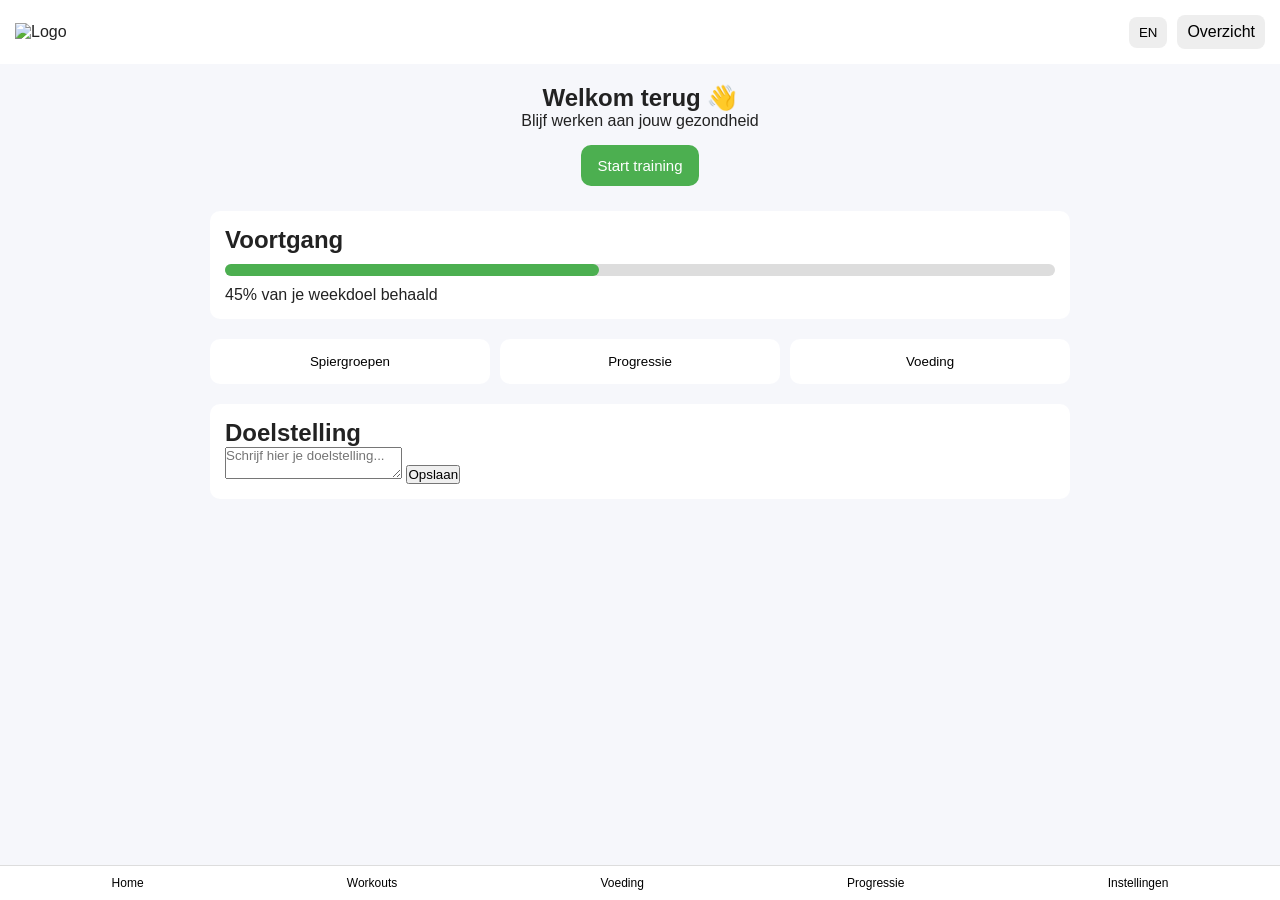
==== index.html @ 742f005d "Eerste commit" ====
<!DOCTYPE html>
<html lang="nl">
<head>
  <meta charset="UTF-8" />
  <meta name="viewport" content="width=device-width, initial-scale=1.0"/>
  <title>Mijn Gezondheid</title>

  <link rel="stylesheet" href="style.css"/>
</head>

<body>
  <!-- HEADER -->
  <header class="header">
    <div class="logo">
      <!-- placeholder logo -->
      <img src="logo.png" alt="Logo" />
    </div>

    <nav class="top-nav">
      <button id="langBtn">EN</button>
      <a href="#overzicht" id="overviewLink">Overzicht</a>
    </nav>
  </header>

  <!-- MAIN -->
  <main>

    <!-- WELCOME -->
    <section class="welcome">
      <h1 id="welcomeText">Welkom terug 👋</h1>
      <p id="subtitle">Blijf werken aan jouw gezondheid</p>

      <button class="primary-btn" id="startBtn">Start training</button>
    </section>

    <!-- PROGRESS -->
    <section class="progress">
      <h2 id="progressTitle">Voortgang</h2>
      <div class="progress-bar">
        <div class="progress-fill" style="width: 45%"></div>
      </div>
      <p>45% van je weekdoel behaald</p>
    </section>

    <!-- QUICK ACTIONS -->
    <section class="actions">
      <button> Spiergroepen</button>
      <button> Progressie</button>
      <button> Voeding</button>
    </section>

    <!-- DOELSTELLING -->
    <section class="goal">
      <h2 id="goalTitle">Doelstelling</h2>
      <textarea id="goalText" placeholder="Schrijf hier je doelstelling..."></textarea>
        <button id="saveGoalBtn">Opslaan</button>
    </section>

  </main>

  <!-- FOOTER NAV -->
  <footer class="footer">
    <a href="#">Home</a>
    <a href="workout.html">Workouts</a>
    <a href="#">Voeding</a>
    <a href="#">Progressie</a>
    <a href="#">Instellingen</a>
  </footer>

  <script src="app.js"></script>
</body>
</html>
---- style.css ----
* {
  margin: 0;
  padding: 0;
  box-sizing: border-box;
  font-family: Arial, sans-serif;
}

body {
  background: #f6f7fb;
  color: #222;
}

/* HEADER */
.header {
  display: flex;
  justify-content: space-between;
  align-items: center;
  padding: 15px;
  background: white;
  position: sticky;
  top: 0;
}

.logo img {
  height: 40px;
}

.top-nav {
  display: flex;
  gap: 10px;
  align-items: center;
}

.top-nav button,
.top-nav a {
  padding: 8px 10px;
  border: none;
  background: #eee;
  border-radius: 8px;
  text-decoration: none;
  color: black;
}

/* MAIN */
main {
  padding: 20px;
}

.welcome {
  text-align: center;
  margin-bottom: 25px;
}

.primary-btn {
  margin-top: 15px;
  padding: 12px 20px;
  background: #4caf50;
  color: white;
  border: none;
  border-radius: 10px;
}

/* PROGRESS */
.progress {
  background: white;
  padding: 15px;
  border-radius: 10px;
  margin-bottom: 20px;
}

.progress-bar {
  width: 100%;
  height: 12px;
  background: #ddd;
  border-radius: 10px;
  margin: 10px 0;
}

.progress-fill {
  height: 100%;
  background: #4caf50;
  border-radius: 10px;
}

/* ACTIONS */
.actions {
  display: grid;
  grid-template-columns: repeat(3, 1fr);
  gap: 10px;
  margin-bottom: 20px;
}

.actions button {
  padding: 15px;
  border: none;
  border-radius: 10px;
  background: white;
}

/* GOAL */
.goal {
  background: white;
  padding: 15px;
  border-radius: 10px;
  margin-bottom: 80px;
}

/* FOOTER */
.footer {
  position: fixed;
  bottom: 0;
  width: 100%;
  display: flex;
  justify-content: space-around;
  background: white;
  padding: 10px;
  border-top: 1px solid #ddd;
}

.footer a {
  text-decoration: none;
  color: black;
  font-size: 12px;
}

/* RESPONSIVE */
@media (min-width: 768px) {
  main {
    max-width: 900px;
    margin: auto;
  }

  .actions {
    grid-template-columns: repeat(3, 1fr);
  }
}

/* =========================
   WORKOUT PAGE
========================= */
.page-workout .workout-main {
  padding: 20px;
  max-width: 950px;
  margin: 0 auto 90px;
}

.page-workout .week-overview,
.page-workout .training-runner {
  background: #fff;
  border-radius: 14px;
  padding: 18px;
  margin-bottom: 20px;
  box-shadow: 0 2px 8px rgba(0,0,0,0.06);
}

.page-workout .week-overview h1,
.page-workout .training-runner h2 {
  margin-bottom: 15px;
}

.page-workout .days {
  display: grid;
  gap: 10px;
}

.page-workout .day-card {
  background: #f6f7fb;
  padding: 14px;
  border-radius: 10px;
  display: flex;
  justify-content: space-between;
  align-items: center;
}

.page-workout .status {
  font-weight: bold;
}

.page-workout .status.done {
  color: green;
}

.page-workout .status.missed {
  color: red;
}

.page-workout .status.rest {
  color: orange;
}

.page-workout .status.active {
  color: #2f80ed;
}

.page-workout .runner-card {
  display: flex;
  flex-direction: column;
  gap: 14px;
}

.page-workout .runner-day {
  font-size: 14px;
  color: #666;
}

.page-workout .runner-workout {
  font-size: 22px;
  margin: 0;
}

.page-workout .exercise-box {
  min-height: 140px;
  padding: 16px;
  border-radius: 12px;
  background: #f6f7fb;
  border: 1px solid #e6e6e6;
}

.page-workout .exercise-name {
  font-size: 22px;
  font-weight: 700;
  margin-bottom: 10px;
}

.page-workout .exercise-meta {
  margin: 6px 0;
  color: #444;
}

.page-workout .exercise-counter {
  display: inline-block;
  margin-top: 10px;
  font-size: 13px;
  color: #666;
  background: #fff;
  padding: 6px 10px;
  border-radius: 999px;
  border: 1px solid #ddd;
}

.page-workout .runner-buttons {
  display: flex;
  flex-wrap: wrap;
  gap: 10px;
}

.primary-btn,
.secondary-btn,
.danger-btn {
  padding: 12px 16px;
  border: none;
  border-radius: 10px;
  cursor: pointer;
  font-size: 15px;
}

.primary-btn {
  background: #4caf50;
  color: white;
}

.secondary-btn {
  background: #2f80ed;
  color: white;
}

.danger-btn {
  background: #ff7043;
  color: white;
}

.reset-btn {
  padding: 12px 16px;
  border: none;
  border-radius: 10px;
  cursor: pointer;
  font-size: 15px;
  background: #9e9e9e;
  color: white;
}

.primary-btn:disabled,
.secondary-btn:disabled,
.danger-btn:disabled {
  opacity: 0.6;
  cursor: not-allowed;
}

@media (min-width: 768px) {
  .page-workout .workout-main {
    display: grid;
    grid-template-columns: 1fr 1.2fr;
    gap: 20px;
    align-items: start;
  }

  .page-workout .week-overview,
  .page-workout .training-runner {
    margin-bottom: 0;
  }
}
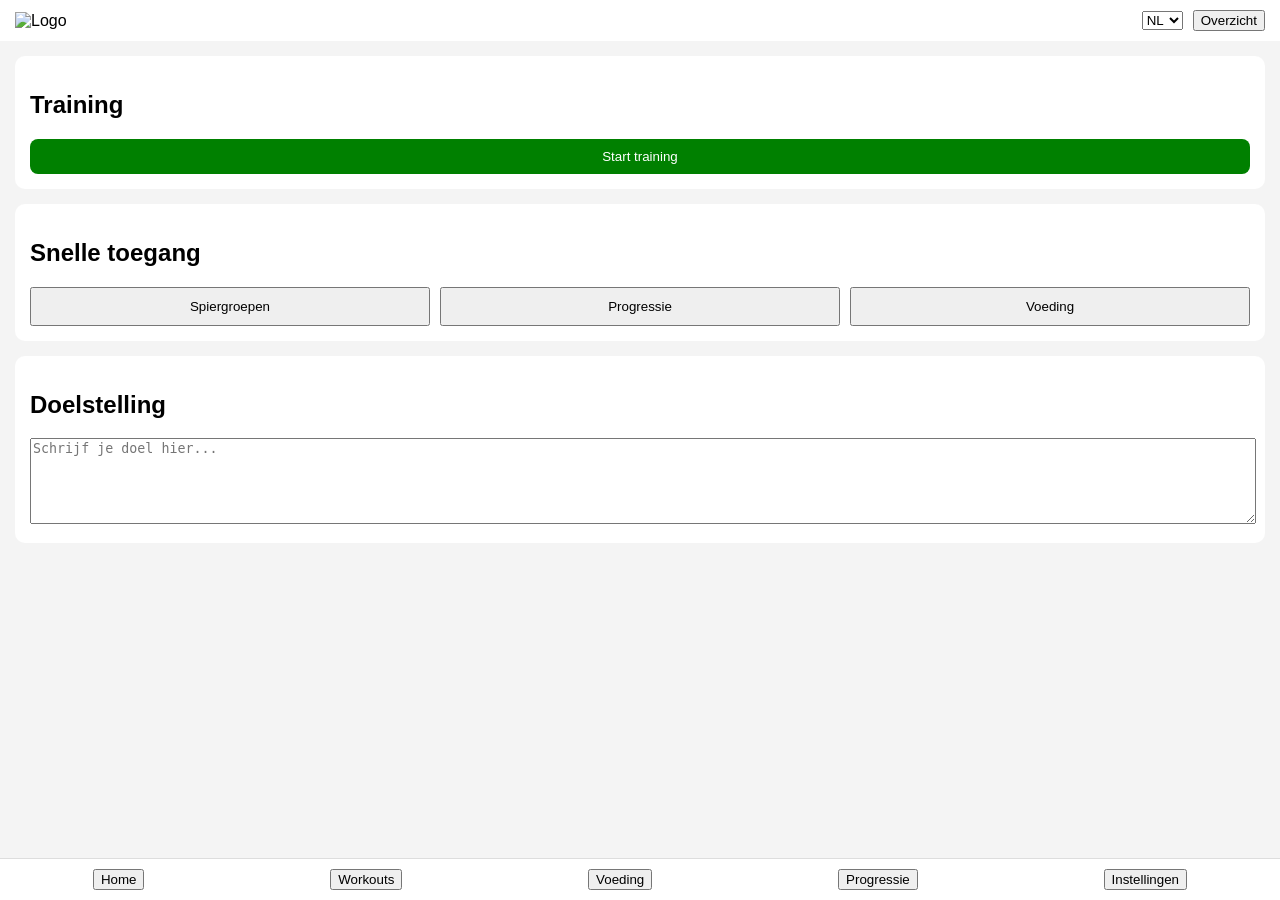
==== commit 65a1ad6c: "tweede commit" ====
--- a/index.html
+++ b/index.html
@@ -5,66 +5,63 @@
   <meta name="viewport" content="width=device-width, initial-scale=1.0"/>
   <title>Mijn Gezondheid</title>
 
-  <link rel="stylesheet" href="style.css"/>
+  <link rel="manifest" href="manifest.json">
+  <link rel="stylesheet" href="style.css">
 </head>
 
 <body>
+
   <!-- HEADER -->
   <header class="header">
     <div class="logo">
-      <!-- placeholder logo -->
       <img src="logo.png" alt="Logo" />
     </div>
 
-    <nav class="top-nav">
-      <button id="langBtn">EN</button>
-      <a href="#overzicht" id="overviewLink">Overzicht</a>
-    </nav>
+    <div class="header-right">
+      <select id="languageSwitch">
+        <option value="nl">NL</option>
+        <option value="en">EN</option>
+      </select>
+
+      <button class="overview-btn">Overzicht</button>
+    </div>
   </header>
 
   <!-- MAIN -->
-  <main>
+  <main class="main">
 
-    <!-- WELCOME -->
-    <section class="welcome">
-      <h1 id="welcomeText">Welkom terug 👋</h1>
-      <p id="subtitle">Blijf werken aan jouw gezondheid</p>
-
-      <button class="primary-btn" id="startBtn">Start training</button>
+    <!-- START TRAINING -->
+    <section class="card">
+      <h2>Training</h2>
+      <button class="primary-btn">Start training</button>
     </section>
 
-    <!-- PROGRESS -->
-    <section class="progress">
-      <h2 id="progressTitle">Voortgang</h2>
-      <div class="progress-bar">
-        <div class="progress-fill" style="width: 45%"></div>
+    <!-- SNELLE TOEGANG -->
+    <section class="card">
+      <h2>Snelle toegang</h2>
+
+      <div class="quick-buttons">
+        <button>Spiergroepen</button>
+        <button>Progressie</button>
+        <button>Voeding</button>
       </div>
-      <p>45% van je weekdoel behaald</p>
-    </section>
-
-    <!-- QUICK ACTIONS -->
-    <section class="actions">
-      <button> Spiergroepen</button>
-      <button> Progressie</button>
-      <button> Voeding</button>
     </section>
 
     <!-- DOELSTELLING -->
-    <section class="goal">
-      <h2 id="goalTitle">Doelstelling</h2>
-      <textarea id="goalText" placeholder="Schrijf hier je doelstelling..."></textarea>
-        <button id="saveGoalBtn">Opslaan</button>
+    <section class="card">
+      <h2>Doelstelling</h2>
+      <textarea placeholder="Schrijf je doel hier..."></textarea>
     </section>
 
   </main>
 
   <!-- FOOTER NAV -->
   <footer class="footer">
-    <a href="#">Home</a>
-    <a href="workout.html">Workouts</a>
-    <a href="#">Voeding</a>
-    <a href="#">Progressie</a>
-    <a href="#">Instellingen</a>
+    <button>Home</button>
+    <button>Workouts</button>
+    <button>Voeding</button>
+    <button>Progressie</button>
+    <button>Instellingen</button>
   </footer>
 
   <script src="app.js"></script>
--- a/style.css
+++ b/style.css
@@ -1,111 +1,63 @@
-* {
+body {
   margin: 0;
-  padding: 0;
-  box-sizing: border-box;
   font-family: Arial, sans-serif;
+  background: #f4f4f4;
 }
 
-body {
-  background: #f6f7fb;
-  color: #222;
-}
-
-/* HEADER */
 .header {
   display: flex;
   justify-content: space-between;
   align-items: center;
-  padding: 15px;
+  padding: 10px 15px;
   background: white;
-  position: sticky;
-  top: 0;
 }
 
 .logo img {
   height: 40px;
 }
 
-.top-nav {
+.header-right {
   display: flex;
   gap: 10px;
   align-items: center;
 }
 
-.top-nav button,
-.top-nav a {
-  padding: 8px 10px;
-  border: none;
-  background: #eee;
-  border-radius: 8px;
-  text-decoration: none;
-  color: black;
+.main {
+  padding: 15px;
 }
 
-/* MAIN */
-main {
-  padding: 20px;
-}
-
-.welcome {
-  text-align: center;
-  margin-bottom: 25px;
+.card {
+  background: white;
+  padding: 15px;
+  margin-bottom: 15px;
+  border-radius: 10px;
 }
 
 .primary-btn {
-  margin-top: 15px;
-  padding: 12px 20px;
-  background: #4caf50;
+  width: 100%;
+  padding: 10px;
+  background: green;
   color: white;
   border: none;
-  border-radius: 10px;
+  border-radius: 8px;
 }
 
-/* PROGRESS */
-.progress {
-  background: white;
-  padding: 15px;
-  border-radius: 10px;
-  margin-bottom: 20px;
+.quick-buttons {
+  display: flex;
+  gap: 10px;
+  flex-wrap: wrap;
 }
 
-.progress-bar {
-  width: 100%;
-  height: 12px;
-  background: #ddd;
-  border-radius: 10px;
-  margin: 10px 0;
+.quick-buttons button {
+  flex: 1;
+  padding: 10px;
 }
 
-.progress-fill {
-  height: 100%;
-  background: #4caf50;
-  border-radius: 10px;
+textarea {
+  width: 100%;
+  height: 80px;
 }
 
-/* ACTIONS */
-.actions {
-  display: grid;
-  grid-template-columns: repeat(3, 1fr);
-  gap: 10px;
-  margin-bottom: 20px;
-}
-
-.actions button {
-  padding: 15px;
-  border: none;
-  border-radius: 10px;
-  background: white;
-}
-
-/* GOAL */
-.goal {
-  background: white;
-  padding: 15px;
-  border-radius: 10px;
-  margin-bottom: 80px;
-}
-
-/* FOOTER */
 .footer {
   position: fixed;
   bottom: 0;
@@ -113,189 +65,6 @@
   display: flex;
   justify-content: space-around;
   background: white;
-  padding: 10px;
+  padding: 10px 0;
   border-top: 1px solid #ddd;
-}
-
-.footer a {
-  text-decoration: none;
-  color: black;
-  font-size: 12px;
-}
-
-/* RESPONSIVE */
-@media (min-width: 768px) {
-  main {
-    max-width: 900px;
-    margin: auto;
-  }
-
-  .actions {
-    grid-template-columns: repeat(3, 1fr);
-  }
-}
-
-/* =========================
-   WORKOUT PAGE
-========================= */
-.page-workout .workout-main {
-  padding: 20px;
-  max-width: 950px;
-  margin: 0 auto 90px;
-}
-
-.page-workout .week-overview,
-.page-workout .training-runner {
-  background: #fff;
-  border-radius: 14px;
-  padding: 18px;
-  margin-bottom: 20px;
-  box-shadow: 0 2px 8px rgba(0,0,0,0.06);
-}
-
-.page-workout .week-overview h1,
-.page-workout .training-runner h2 {
-  margin-bottom: 15px;
-}
-
-.page-workout .days {
-  display: grid;
-  gap: 10px;
-}
-
-.page-workout .day-card {
-  background: #f6f7fb;
-  padding: 14px;
-  border-radius: 10px;
-  display: flex;
-  justify-content: space-between;
-  align-items: center;
-}
-
-.page-workout .status {
-  font-weight: bold;
-}
-
-.page-workout .status.done {
-  color: green;
-}
-
-.page-workout .status.missed {
-  color: red;
-}
-
-.page-workout .status.rest {
-  color: orange;
-}
-
-.page-workout .status.active {
-  color: #2f80ed;
-}
-
-.page-workout .runner-card {
-  display: flex;
-  flex-direction: column;
-  gap: 14px;
-}
-
-.page-workout .runner-day {
-  font-size: 14px;
-  color: #666;
-}
-
-.page-workout .runner-workout {
-  font-size: 22px;
-  margin: 0;
-}
-
-.page-workout .exercise-box {
-  min-height: 140px;
-  padding: 16px;
-  border-radius: 12px;
-  background: #f6f7fb;
-  border: 1px solid #e6e6e6;
-}
-
-.page-workout .exercise-name {
-  font-size: 22px;
-  font-weight: 700;
-  margin-bottom: 10px;
-}
-
-.page-workout .exercise-meta {
-  margin: 6px 0;
-  color: #444;
-}
-
-.page-workout .exercise-counter {
-  display: inline-block;
-  margin-top: 10px;
-  font-size: 13px;
-  color: #666;
-  background: #fff;
-  padding: 6px 10px;
-  border-radius: 999px;
-  border: 1px solid #ddd;
-}
-
-.page-workout .runner-buttons {
-  display: flex;
-  flex-wrap: wrap;
-  gap: 10px;
-}
-
-.primary-btn,
-.secondary-btn,
-.danger-btn {
-  padding: 12px 16px;
-  border: none;
-  border-radius: 10px;
-  cursor: pointer;
-  font-size: 15px;
-}
-
-.primary-btn {
-  background: #4caf50;
-  color: white;
-}
-
-.secondary-btn {
-  background: #2f80ed;
-  color: white;
-}
-
-.danger-btn {
-  background: #ff7043;
-  color: white;
-}
-
-.reset-btn {
-  padding: 12px 16px;
-  border: none;
-  border-radius: 10px;
-  cursor: pointer;
-  font-size: 15px;
-  background: #9e9e9e;
-  color: white;
-}
-
-.primary-btn:disabled,
-.secondary-btn:disabled,
-.danger-btn:disabled {
-  opacity: 0.6;
-  cursor: not-allowed;
-}
-
-@media (min-width: 768px) {
-  .page-workout .workout-main {
-    display: grid;
-    grid-template-columns: 1fr 1.2fr;
-    gap: 20px;
-    align-items: start;
-  }
-
-  .page-workout .week-overview,
-  .page-workout .training-runner {
-    margin-bottom: 0;
-  }
 }
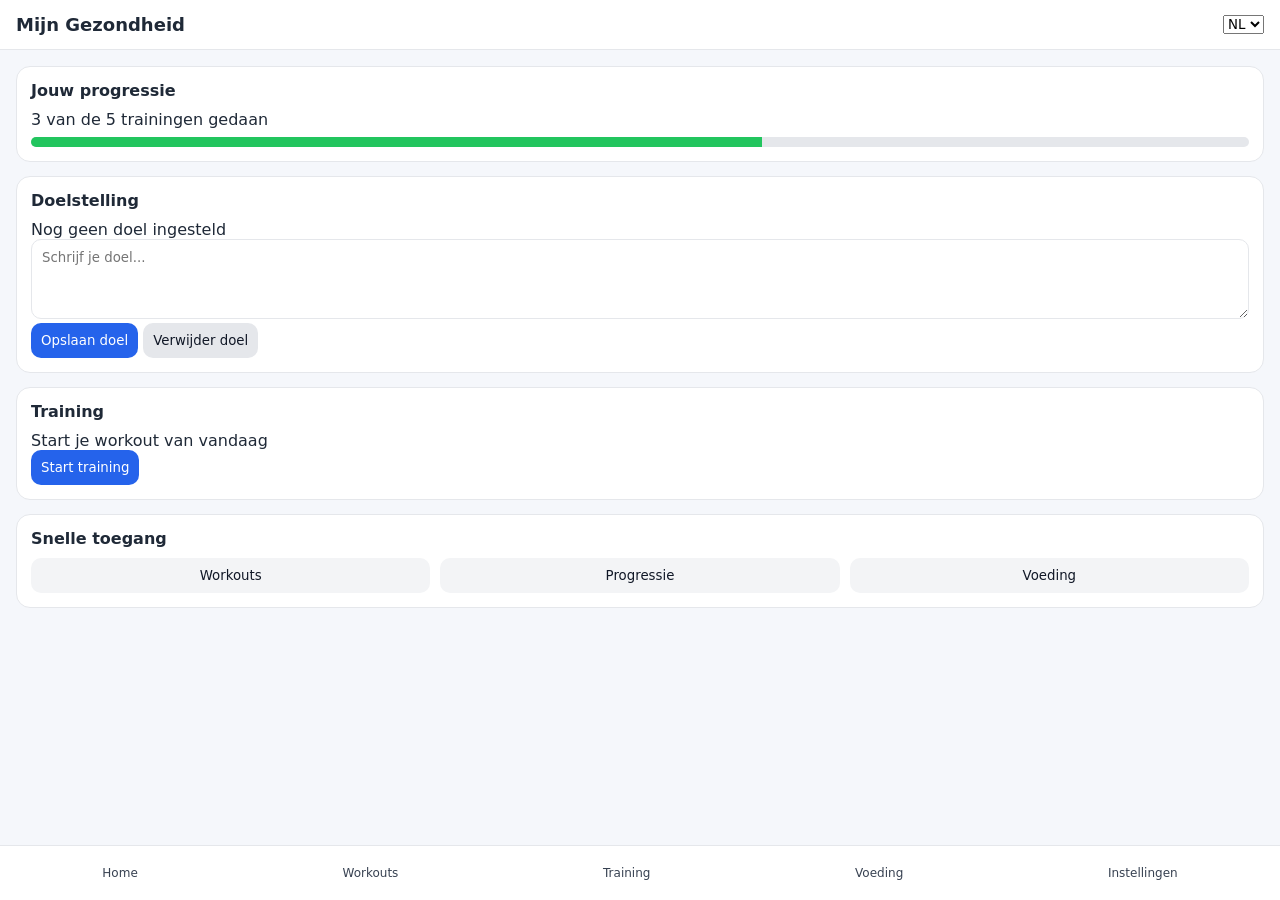
==== commit be8e3d2c: "update" ====
--- a/index.html
+++ b/index.html
@@ -5,7 +5,6 @@
   <meta name="viewport" content="width=device-width, initial-scale=1.0"/>
   <title>Mijn Gezondheid</title>
 
-  <link rel="manifest" href="manifest.json">
   <link rel="stylesheet" href="style.css">
 </head>
 
@@ -13,27 +12,43 @@
 
   <!-- HEADER -->
   <header class="header">
-    <div class="logo">
-      <img src="logo.png" alt="Logo" />
-    </div>
+    <h1>Mijn Gezondheid</h1>
 
-    <div class="header-right">
-      <select id="languageSwitch">
-        <option value="nl">NL</option>
-        <option value="en">EN</option>
-      </select>
-
-      <button class="overview-btn">Overzicht</button>
-    </div>
+    <select id="languageSwitch">
+      <option value="nl">NL</option>
+      <option value="en">EN</option>
+    </select>
   </header>
 
-  <!-- MAIN -->
   <main class="main">
 
-    <!-- START TRAINING -->
+    <!-- PROGRESS -->
+    <section class="card">
+      <h2>Jouw progressie</h2>
+      <p id="progressText">3 van de 5 trainingen gedaan</p>
+
+      <div class="progress-bar">
+        <div class="progress-fill" id="progressFill"></div>
+      </div>
+    </section>
+
+  <section class="card">
+    <h2>Doelstelling</h2>
+
+    <p id="goalText">Nog geen doel ingesteld</p>
+
+    <textarea id="goalInput" placeholder="Schrijf je doel..."></textarea>
+
+    <button onclick="saveGoal()">Opslaan doel</button>
+    <button class="secondary" onclick="deleteGoal()">Verwijder doel</button>
+  </section>
+
+    <!-- TRAINING -->
     <section class="card">
       <h2>Training</h2>
-      <button class="primary-btn">Start training</button>
+      <p>Start je workout van vandaag</p>
+
+      <button onclick="goTraining()">Start training</button>
     </section>
 
     <!-- SNELLE TOEGANG -->
@@ -41,29 +56,24 @@
       <h2>Snelle toegang</h2>
 
       <div class="quick-buttons">
-        <button>Spiergroepen</button>
+        <button onclick="location.href='workout.html'">Workouts</button>
         <button>Progressie</button>
         <button>Voeding</button>
       </div>
     </section>
 
-    <!-- DOELSTELLING -->
-    <section class="card">
-      <h2>Doelstelling</h2>
-      <textarea placeholder="Schrijf je doel hier..."></textarea>
-    </section>
-
   </main>
 
-  <!-- FOOTER NAV -->
+  <!-- FOOTER -->
   <footer class="footer">
-    <button>Home</button>
-    <button>Workouts</button>
+    <button onclick="location.href='index.html'">Home</button>
+    <button onclick="location.href='workout.html'">Workouts</button>
+    <button onclick="location.href='training.html'">Training</button>
     <button>Voeding</button>
-    <button>Progressie</button>
     <button>Instellingen</button>
   </footer>
 
   <script src="app.js"></script>
+
 </body>
 </html>
--- a/style.css
+++ b/style.css
@@ -1,63 +1,122 @@
-body {
+* {
   margin: 0;
-  font-family: Arial, sans-serif;
-  background: #f4f4f4;
+  padding: 0;
+  box-sizing: border-box;
+  font-family: system-ui, Arial, sans-serif;
 }
 
+body {
+  background: #f5f7fb;
+  color: #1f2937;
+  padding-bottom: 70px;
+}
+
+/* HEADER */
 .header {
   display: flex;
   justify-content: space-between;
   align-items: center;
-  padding: 10px 15px;
+  padding: 14px 16px;
   background: white;
+  border-bottom: 1px solid #e5e7eb;
+  position: sticky;
+  top: 0;
 }
 
-.logo img {
-  height: 40px;
+.header h1 {
+  font-size: 18px;
 }
 
-.header-right {
-  display: flex;
-  gap: 10px;
-  align-items: center;
+/* MAIN */
+.main {
+  padding: 16px;
 }
 
-.main {
-  padding: 15px;
+/* CARDS */
+.card {
+  background: white;
+  padding: 14px;
+  margin-bottom: 14px;
+  border-radius: 14px;
+  border: 1px solid #e5e7eb;
 }
 
-.card {
-  background: white;
-  padding: 15px;
-  margin-bottom: 15px;
-  border-radius: 10px;
+.card h2 {
+  font-size: 16px;
+  margin-bottom: 10px;
 }
 
-.primary-btn {
-  width: 100%;
+/* BUTTONS */
+button {
+  border: none;
   padding: 10px;
-  background: green;
+  border-radius: 10px;
+  cursor: pointer;
+  background: #2563eb;
   color: white;
-  border: none;
-  border-radius: 8px;
+  font-weight: 500;
 }
 
+button:hover {
+  background: #1d4ed8;
+}
+
+/* SECONDARY BUTTONS */
+.secondary {
+  background: #e5e7eb;
+  color: #111827;
+}
+
+/* GRID BUTTONS */
 .quick-buttons {
-  display: flex;
+  display: grid;
+  grid-template-columns: repeat(3, 1fr);
   gap: 10px;
-  flex-wrap: wrap;
 }
 
 .quick-buttons button {
-  flex: 1;
-  padding: 10px;
+  background: #f3f4f6;
+  color: #111827;
 }
 
+/* TEXTAREA */
 textarea {
   width: 100%;
   height: 80px;
+  padding: 10px;
+  border-radius: 10px;
+  border: 1px solid #e5e7eb;
 }
 
+/* PROGRESS BAR */
+.progress-bar {
+  width: 100%;
+  height: 10px;
+  background: #e5e7eb;
+  border-radius: 20px;
+  overflow: hidden;
+  margin-top: 8px;
+}
+
+.progress-fill {
+  height: 100%;
+  width: 60%;
+  background: #22c55e;
+}
+
+/* LIST */
+ul {
+  list-style: none;
+}
+
+li {
+  padding: 10px;
+  margin-bottom: 8px;
+  border-radius: 10px;
+  background: #f3f4f6;
+}
+
+/* FOOTER */
 .footer {
   position: fixed;
   bottom: 0;
@@ -65,6 +124,12 @@
   display: flex;
   justify-content: space-around;
   background: white;
+  border-top: 1px solid #e5e7eb;
   padding: 10px 0;
-  border-top: 1px solid #ddd;
+}
+
+.footer button {
+  background: none;
+  color: #374151;
+  font-size: 12px;
 }
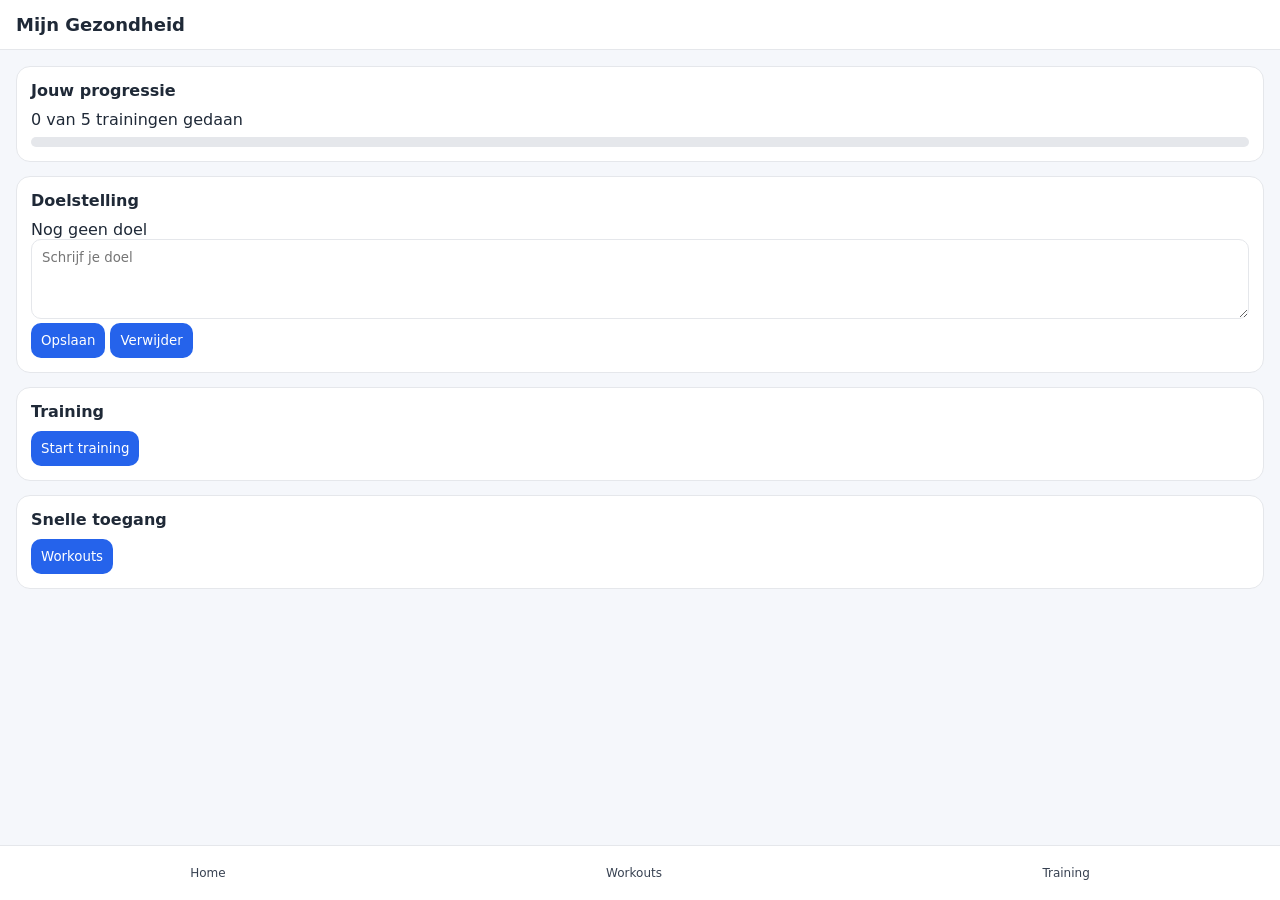
==== commit 5ba96878: "update" ====
--- a/index.html
+++ b/index.html
@@ -1,79 +1,60 @@
 <!DOCTYPE html>
 <html lang="nl">
 <head>
-  <meta charset="UTF-8" />
-  <meta name="viewport" content="width=device-width, initial-scale=1.0"/>
+  <meta charset="UTF-8">
+  <meta name="viewport" content="width=device-width, initial-scale=1.0">
   <title>Mijn Gezondheid</title>
-
   <link rel="stylesheet" href="style.css">
 </head>
 
 <body>
 
-  <!-- HEADER -->
-  <header class="header">
-    <h1>Mijn Gezondheid</h1>
+<header class="header">
+  <h1>Mijn Gezondheid</h1>
+</header>
 
-    <select id="languageSwitch">
-      <option value="nl">NL</option>
-      <option value="en">EN</option>
-    </select>
-  </header>
+<main class="main">
 
-  <main class="main">
+  <section class="card">
+    <h2>Jouw progressie</h2>
+    <p id="progressText">0 van de 5 trainingen gedaan</p>
 
-    <!-- PROGRESS -->
-    <section class="card">
-      <h2>Jouw progressie</h2>
-      <p id="progressText">3 van de 5 trainingen gedaan</p>
-
-      <div class="progress-bar">
-        <div class="progress-fill" id="progressFill"></div>
-      </div>
-    </section>
+    <div class="progress-bar">
+      <div class="progress-fill" id="progressFill"></div>
+    </div>
+  </section>
 
   <section class="card">
     <h2>Doelstelling</h2>
 
-    <p id="goalText">Nog geen doel ingesteld</p>
+    <p id="goalText">Nog geen doel</p>
 
-    <textarea id="goalInput" placeholder="Schrijf je doel..."></textarea>
+    <textarea id="goalInput" placeholder="Schrijf je doel"></textarea>
 
-    <button onclick="saveGoal()">Opslaan doel</button>
-    <button class="secondary" onclick="deleteGoal()">Verwijder doel</button>
+    <button onclick="saveGoal()">Opslaan</button>
+    <button onclick="deleteGoal()">Verwijder</button>
   </section>
 
-    <!-- TRAINING -->
-    <section class="card">
-      <h2>Training</h2>
-      <p>Start je workout van vandaag</p>
+  <section class="card">
+    <h2>Training</h2>
+    <button onclick="location.href='training.html'">Start training</button>
+  </section>
 
-      <button onclick="goTraining()">Start training</button>
-    </section>
+  <section class="card">
+    <h2>Snelle toegang</h2>
 
-    <!-- SNELLE TOEGANG -->
-    <section class="card">
-      <h2>Snelle toegang</h2>
+    <button onclick="location.href='workout.html'">Workouts</button>
+  </section>
 
-      <div class="quick-buttons">
-        <button onclick="location.href='workout.html'">Workouts</button>
-        <button>Progressie</button>
-        <button>Voeding</button>
-      </div>
-    </section>
+</main>
 
-  </main>
+<script src="app.js"></script>
 
-  <!-- FOOTER -->
-  <footer class="footer">
-    <button onclick="location.href='index.html'">Home</button>
-    <button onclick="location.href='workout.html'">Workouts</button>
-    <button onclick="location.href='training.html'">Training</button>
-    <button>Voeding</button>
-    <button>Instellingen</button>
-  </footer>
-
-  <script src="app.js"></script>
+<footer class="footer">
+  <button onclick="location.href='index.html'">Home</button>
+  <button onclick="location.href='workout.html'">Workouts</button>
+  <button onclick="location.href='training.html'">Training</button>
+</footer>
 
 </body>
 </html>
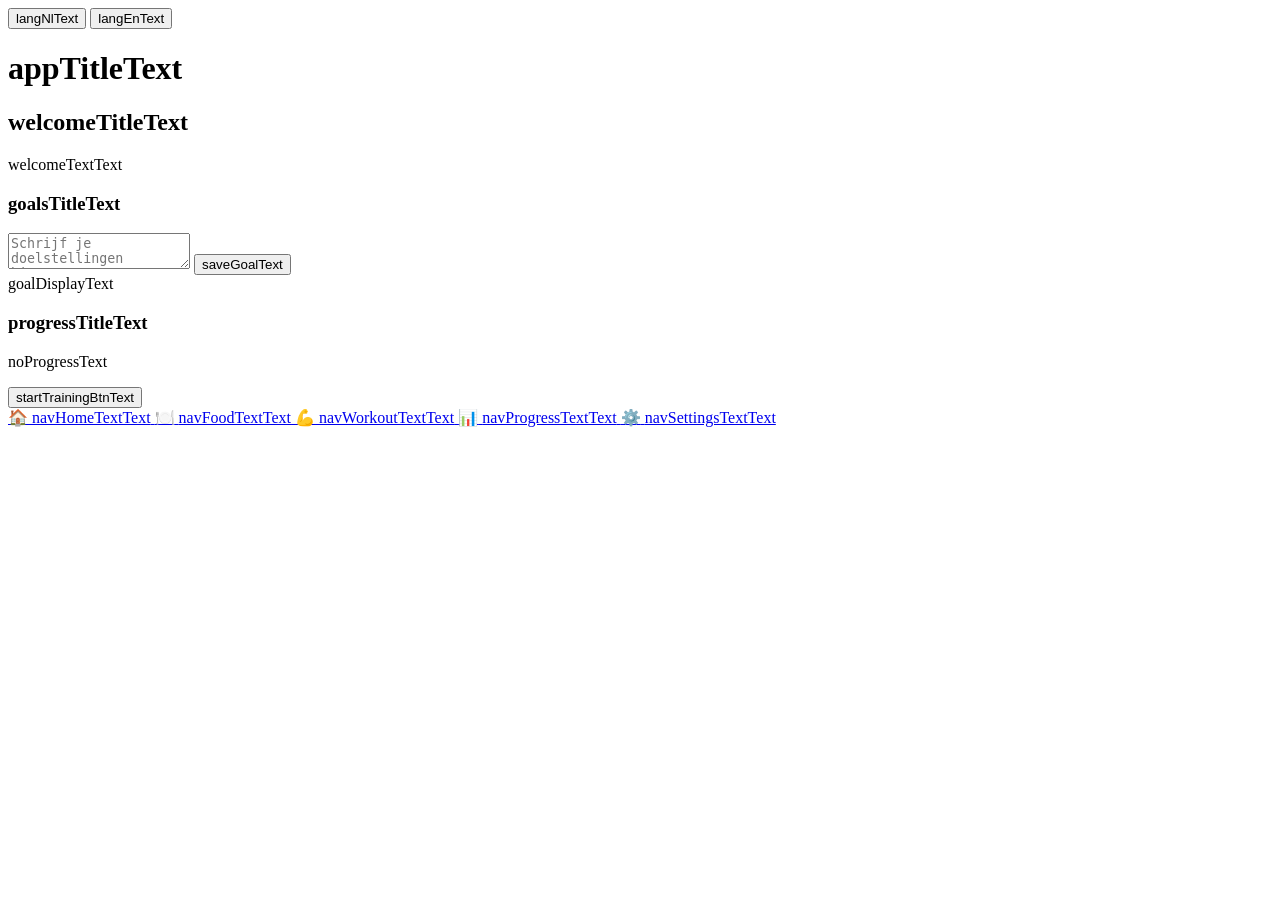
==== commit 52ab21be: "update" ====
--- a/index.html
+++ b/index.html
@@ -1,60 +1,79 @@
 <!DOCTYPE html>
 <html lang="nl">
 <head>
-  <meta charset="UTF-8">
-  <meta name="viewport" content="width=device-width, initial-scale=1.0">
-  <title>Mijn Gezondheid</title>
-  <link rel="stylesheet" href="style.css">
+    <meta charset="UTF-8">
+    <meta name="viewport" content="width=device-width, initial-scale=1.0">
+    <title>Fitness App</title>
+    <link rel="stylesheet" href="styles.css">
 </head>
+<body>
+    <div class="container">
+        <!-- Language Switch -->
+        <div class="language-switch">
+            <button id="langNl" class="lang-btn active">NL</button>
+            <button id="langEn" class="lang-btn">EN</button>
+        </div>
 
-<body>
+        <!-- Header -->
+        <header class="header">
+            <h1 id="appTitle">Fitness Tracker</h1>
+        </header>
 
-<header class="header">
-  <h1>Mijn Gezondheid</h1>
-</header>
+        <!-- Main Content -->
+        <main id="mainContent" class="main-content">
+            <div class="overview-section">
+                <div class="card">
+                    <h2 id="welcomeTitle">Welkom</h2>
+                    <p id="welcomeText">Start je fitness reis vandaag!</p>
+                </div>
 
-<main class="main">
+                <div class="card">
+                    <h3 id="goalsTitle">Doelstellingen</h3>
+                    <textarea id="goalInput" placeholder="Schrijf je doelstellingen hier..."></textarea>
+                    <button id="saveGoal" onclick="saveGoal()" class="btn-primary">Opslaan</button>
+                    <div id="goalDisplay" class="goal-display"></div>
+                </div>
 
-  <section class="card">
-    <h2>Jouw progressie</h2>
-    <p id="progressText">0 van de 5 trainingen gedaan</p>
+                <div class="card">
+                    <h3 id="progressTitle">Recente Voortgang</h3>
+                    <div id="progressOverview" class="progress-overview">
+                        <p id="noProgress">Geen voortgang opgeslagen</p>
+                    </div>
+                </div>
 
-    <div class="progress-bar">
-      <div class="progress-fill" id="progressFill"></div>
+                <div class="card">
+                    <button onclick="navigateTo('training')" class="btn-cta" id="startTrainingBtn">Start Training</button>
+                </div>
+            </div>
+        </main>
+
+        <!-- Footer Navigation -->
+        <footer class="footer">
+            <nav class="nav-footer">
+                <a href="#" onclick="navigateTo('index')" class="nav-item active" id="navHome">
+                    <span class="icon">🏠</span>
+                    <span id="navHomeText">Home</span>
+                </a>
+                <a href="#" onclick="navigateTo('nutrition')" class="nav-item" id="navFood">
+                    <span class="icon">🍽️</span>
+                    <span id="navFoodText">Voeding</span>
+                </a>
+                <a href="#" onclick="navigateTo('workout')" class="nav-item" id="navWorkout">
+                    <span class="icon">💪</span>
+                    <span id="navWorkoutText">Training</span>
+                </a>
+                <a href="#" onclick="navigateTo('progress')" class="nav-item" id="navProgress">
+                    <span class="icon">📊</span>
+                    <span id="navProgressText">Voortgang</span>
+                </a>
+                <a href="#" onclick="navigateTo('settings')" class="nav-item" id="navSettings">
+                    <span class="icon">⚙️</span>
+                    <span id="navSettingsText">Instellingen</span>
+                </a>
+            </nav>
+        </footer>
     </div>
-  </section>
 
-  <section class="card">
-    <h2>Doelstelling</h2>
-
-    <p id="goalText">Nog geen doel</p>
-
-    <textarea id="goalInput" placeholder="Schrijf je doel"></textarea>
-
-    <button onclick="saveGoal()">Opslaan</button>
-    <button onclick="deleteGoal()">Verwijder</button>
-  </section>
-
-  <section class="card">
-    <h2>Training</h2>
-    <button onclick="location.href='training.html'">Start training</button>
-  </section>
-
-  <section class="card">
-    <h2>Snelle toegang</h2>
-
-    <button onclick="location.href='workout.html'">Workouts</button>
-  </section>
-
-</main>
-
-<script src="app.js"></script>
-
-<footer class="footer">
-  <button onclick="location.href='index.html'">Home</button>
-  <button onclick="location.href='workout.html'">Workouts</button>
-  <button onclick="location.href='training.html'">Training</button>
-</footer>
-
+    <script src="app.js"></script>
 </body>
 </html>
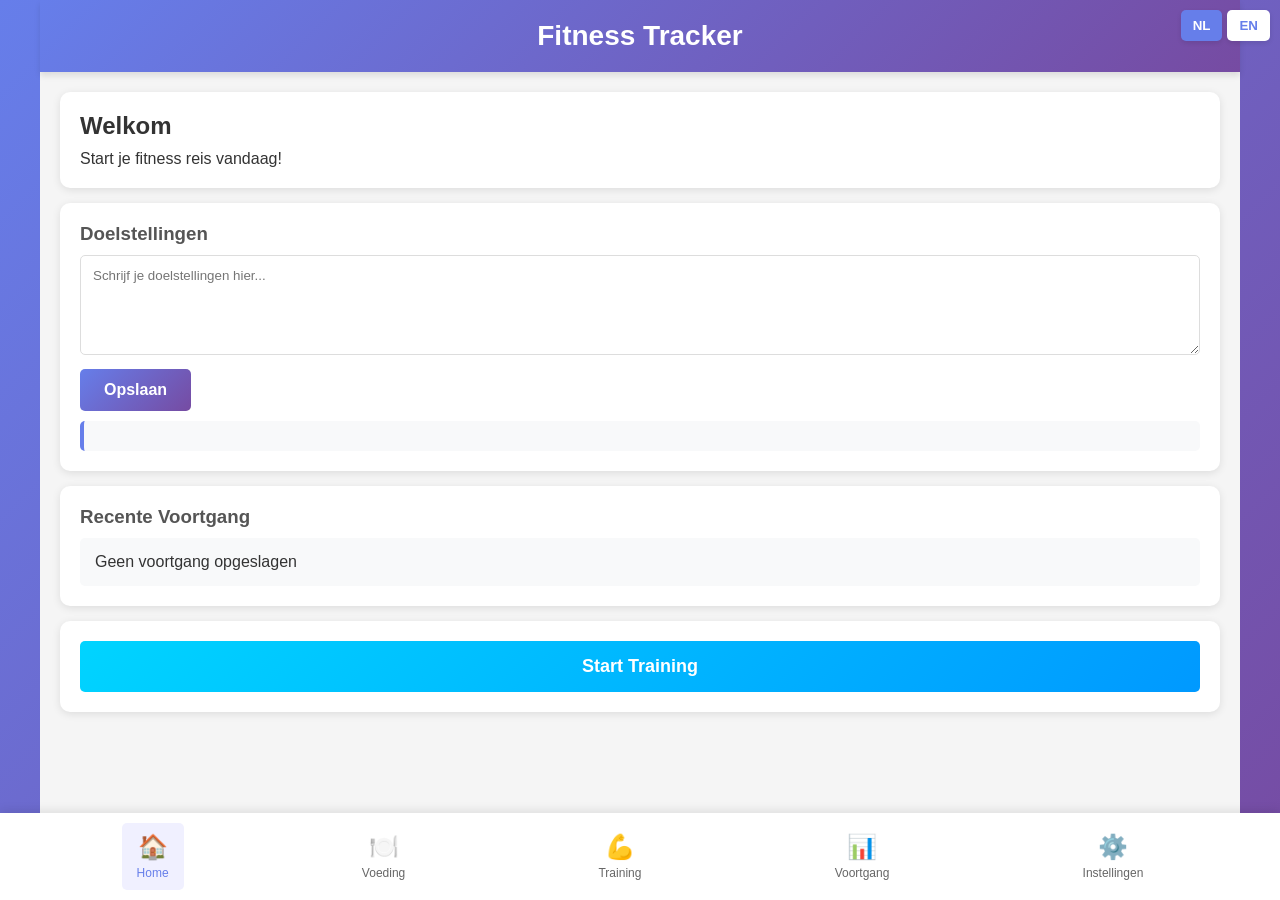
==== commit 92386247: "Fix cache busting - add version parameters" ====
--- a/index.html
+++ b/index.html
@@ -3,8 +3,11 @@
 <head>
     <meta charset="UTF-8">
     <meta name="viewport" content="width=device-width, initial-scale=1.0">
+    <meta http-equiv="cache-control" content="no-cache, no-store, must-revalidate">
+    <meta http-equiv="pragma" content="no-cache">
+    <meta http-equiv="expires" content="0">
     <title>Fitness App</title>
-    <link rel="stylesheet" href="styles.css">
+    <link rel="stylesheet" href="styles.css?v=2">
 </head>
 <body>
     <div class="container">
@@ -74,6 +77,6 @@
         </footer>
     </div>
 
-    <script src="app.js"></script>
+    <script src="app.js?v=2"></script>
 </body>
 </html>
--- a/styles.css
+++ b/styles.css
@@ -0,0 +1,867 @@
+/* ===== GLOBAL STYLES ===== */
+* {
+    margin: 0;
+    padding: 0;
+    box-sizing: border-box;
+}
+
+body {
+    font-family: 'Segoe UI', Tahoma, Geneva, Verdana, sans-serif;
+    background: linear-gradient(135deg, #667eea 0%, #764ba2 100%);
+    min-height: 100vh;
+    color: #333;
+}
+
+html, body {
+    width: 100%;
+    height: 100%;
+    overflow-x: hidden;
+}
+
+.container {
+    max-width: 1200px;
+    margin: 0 auto;
+    padding: 0;
+    position: relative;
+    min-height: 100vh;
+    display: flex;
+    flex-direction: column;
+    background-color: #f5f5f5;
+}
+
+/* ===== LANGUAGE SWITCH ===== */
+.language-switch {
+    position: fixed;
+    top: 10px;
+    right: 10px;
+    z-index: 1000;
+    display: flex;
+    gap: 5px;
+}
+
+.lang-btn {
+    padding: 8px 12px;
+    border: none;
+    background: white;
+    color: #667eea;
+    border-radius: 5px;
+    cursor: pointer;
+    font-weight: bold;
+    transition: all 0.3s ease;
+    box-shadow: 0 2px 5px rgba(0,0,0,0.1);
+}
+
+.lang-btn.active {
+    background: #667eea;
+    color: white;
+}
+
+.lang-btn:hover {
+    transform: translateY(-2px);
+    box-shadow: 0 4px 8px rgba(0,0,0,0.2);
+}
+
+/* ===== HEADER ===== */
+.header {
+    background: linear-gradient(135deg, #667eea 0%, #764ba2 100%);
+    color: white;
+    padding: 20px;
+    text-align: center;
+    box-shadow: 0 4px 6px rgba(0,0,0,0.1);
+    display: flex;
+    justify-content: space-between;
+    align-items: center;
+}
+
+.header h1 {
+    font-size: 28px;
+    flex: 1;
+    margin: 0;
+}
+
+.btn-back {
+    background: rgba(255,255,255,0.3);
+    color: white;
+    border: none;
+    padding: 8px 15px;
+    border-radius: 5px;
+    cursor: pointer;
+    transition: all 0.3s ease;
+    font-weight: bold;
+}
+
+.btn-back:hover {
+    background: rgba(255,255,255,0.5);
+}
+
+/* ===== MAIN CONTENT ===== */
+.main-content {
+    flex: 1;
+    padding: 20px;
+    padding-bottom: 100px;
+    overflow-y: auto;
+}
+
+.section {
+    margin-bottom: 25px;
+}
+
+.section h2 {
+    color: #333;
+    margin-bottom: 15px;
+    font-size: 22px;
+    border-bottom: 2px solid #667eea;
+    padding-bottom: 10px;
+}
+
+/* ===== CARDS ===== */
+.card {
+    background: white;
+    border-radius: 10px;
+    padding: 20px;
+    margin-bottom: 15px;
+    box-shadow: 0 2px 8px rgba(0,0,0,0.1);
+    transition: transform 0.3s ease, box-shadow 0.3s ease;
+}
+
+.card:hover {
+    transform: translateY(-2px);
+    box-shadow: 0 4px 12px rgba(0,0,0,0.15);
+}
+
+.card h2 {
+    color: #333;
+    margin-bottom: 10px;
+    border: none;
+    padding-bottom: 0;
+}
+
+.card h3 {
+    color: #555;
+    margin-bottom: 10px;
+}
+
+/* ===== BUTTONS ===== */
+.btn-primary {
+    background: linear-gradient(135deg, #667eea 0%, #764ba2 100%);
+    color: white;
+    border: none;
+    padding: 12px 24px;
+    border-radius: 5px;
+    cursor: pointer;
+    font-size: 16px;
+    font-weight: bold;
+    transition: all 0.3s ease;
+    margin-top: 10px;
+}
+
+.btn-primary:hover {
+    transform: translateY(-2px);
+    box-shadow: 0 4px 8px rgba(102, 126, 234, 0.4);
+}
+
+.btn-primary:active {
+    transform: translateY(0);
+}
+
+.btn-secondary {
+    background: #6c757d;
+    color: white;
+    border: none;
+    padding: 10px 20px;
+    border-radius: 5px;
+    cursor: pointer;
+    transition: all 0.3s ease;
+}
+
+.btn-secondary:hover {
+    background: #5a6268;
+}
+
+.btn-success {
+    background: linear-gradient(135deg, #00d4ff 0%, #0099ff 100%);
+    color: white;
+    border: none;
+    padding: 12px 24px;
+    border-radius: 5px;
+    cursor: pointer;
+    font-weight: bold;
+    transition: all 0.3s ease;
+}
+
+.btn-success:hover {
+    transform: translateY(-2px);
+    box-shadow: 0 4px 8px rgba(0, 211, 255, 0.4);
+}
+
+.btn-danger {
+    background: linear-gradient(135deg, #ff6b6b 0%, #ee5a6f 100%);
+    color: white;
+    border: none;
+    padding: 10px 20px;
+    border-radius: 5px;
+    cursor: pointer;
+    transition: all 0.3s ease;
+}
+
+.btn-danger:hover {
+    transform: translateY(-2px);
+    box-shadow: 0 4px 8px rgba(255, 107, 107, 0.4);
+}
+
+.btn-cta {
+    background: linear-gradient(135deg, #00d4ff 0%, #0099ff 100%);
+    color: white;
+    border: none;
+    padding: 15px 30px;
+    border-radius: 5px;
+    cursor: pointer;
+    font-size: 18px;
+    font-weight: bold;
+    width: 100%;
+    transition: all 0.3s ease;
+}
+
+.btn-cta:hover {
+    transform: translateY(-3px);
+    box-shadow: 0 6px 12px rgba(0, 211, 255, 0.4);
+}
+
+.btn-small {
+    background: #667eea;
+    color: white;
+    border: none;
+    padding: 8px 16px;
+    border-radius: 5px;
+    cursor: pointer;
+    font-size: 14px;
+    transition: all 0.3s ease;
+}
+
+.btn-small:hover {
+    background: #764ba2;
+}
+
+/* ===== OVERVIEW SECTION ===== */
+.overview-section {
+    width: 100%;
+}
+
+.goal-display {
+    background: #f8f9fa;
+    padding: 15px;
+    border-radius: 5px;
+    margin-top: 10px;
+    border-left: 4px solid #667eea;
+}
+
+.progress-overview {
+    background: #f8f9fa;
+    padding: 15px;
+    border-radius: 5px;
+}
+
+/* ===== DIFFICULTY LEVELS ===== */
+.difficulty-grid {
+    display: grid;
+    grid-template-columns: repeat(auto-fit, minmax(150px, 1fr));
+    gap: 15px;
+    margin-bottom: 20px;
+}
+
+.difficulty-btn {
+    padding: 20px;
+    border: 2px solid #ddd;
+    background: white;
+    border-radius: 10px;
+    cursor: pointer;
+    font-size: 16px;
+    font-weight: bold;
+    transition: all 0.3s ease;
+    display: flex;
+    flex-direction: column;
+    align-items: center;
+    gap: 10px;
+}
+
+.difficulty-btn .icon {
+    font-size: 32px;
+}
+
+.difficulty-btn.easy:hover {
+    border-color: #00d84c;
+    background: #f0fdf4;
+}
+
+.difficulty-btn.medium:hover {
+    border-color: #ffc107;
+    background: #fffbf0;
+}
+
+.difficulty-btn.hard:hover {
+    border-color: #ff6b6b;
+    background: #fff5f5;
+}
+
+/* ===== WORKOUT DISPLAY ===== */
+.exercise-card {
+    background: white;
+    border-radius: 10px;
+    padding: 20px;
+    box-shadow: 0 2px 8px rgba(0,0,0,0.1);
+    margin-bottom: 20px;
+}
+
+.exercise-details {
+    margin: 15px 0;
+}
+
+.exercise-details p {
+    padding: 8px 0;
+    font-size: 16px;
+}
+
+.exercise-tracker {
+    display: flex;
+    gap: 10px;
+    margin-top: 15px;
+}
+
+.exercise-tracker input {
+    flex: 1;
+    padding: 10px;
+    border: 1px solid #ddd;
+    border-radius: 5px;
+    font-size: 14px;
+}
+
+.navigation-buttons {
+    display: flex;
+    justify-content: space-between;
+    align-items: center;
+    margin: 20px 0;
+    gap: 10px;
+}
+
+.action-buttons {
+    display: flex;
+    gap: 10px;
+    margin-top: 20px;
+}
+
+.action-buttons button {
+    flex: 1;
+}
+
+/* ===== MACROS GRID ===== */
+.macros-grid {
+    display: grid;
+    grid-template-columns: repeat(auto-fit, minmax(200px, 1fr));
+    gap: 15px;
+    margin-bottom: 20px;
+}
+
+.macro-card {
+    background: white;
+    border-radius: 10px;
+    padding: 20px;
+    box-shadow: 0 2px 8px rgba(0,0,0,0.1);
+    border-top: 4px solid;
+}
+
+.macro-card.protein {
+    border-top-color: #ff6b6b;
+}
+
+.macro-card.carbs {
+    border-top-color: #ffc107;
+}
+
+.macro-card.fat {
+    border-top-color: #00d4ff;
+}
+
+.macro-input {
+    margin: 10px 0;
+}
+
+.macro-input label {
+    display: block;
+    margin-bottom: 5px;
+    font-weight: bold;
+}
+
+.macro-input input {
+    width: 100%;
+    padding: 8px;
+    border: 1px solid #ddd;
+    border-radius: 5px;
+    margin-bottom: 10px;
+}
+
+.macro-input span {
+    font-weight: bold;
+    color: #667eea;
+    font-size: 18px;
+}
+
+/* ===== RECOMMENDATIONS ===== */
+.recommendations {
+    display: grid;
+    grid-template-columns: repeat(auto-fit, minmax(250px, 1fr));
+    gap: 15px;
+}
+
+.food-card {
+    background: white;
+    border-radius: 10px;
+    padding: 20px;
+    box-shadow: 0 2px 8px rgba(0,0,0,0.1);
+}
+
+.food-card h3 {
+    color: #667eea;
+    margin-bottom: 15px;
+    font-size: 18px;
+}
+
+.food-card ul {
+    list-style: none;
+}
+
+.food-card li {
+    padding: 8px 0;
+    border-bottom: 1px solid #eee;
+    color: #555;
+}
+
+.food-card li:last-child {
+    border-bottom: none;
+}
+
+/* ===== MEASUREMENTS ===== */
+.measurements {
+    display: grid;
+    grid-template-columns: repeat(auto-fit, minmax(200px, 1fr));
+    gap: 15px;
+    margin-bottom: 20px;
+}
+
+.measurement-input {
+    background: white;
+    padding: 15px;
+    border-radius: 10px;
+    box-shadow: 0 2px 8px rgba(0,0,0,0.1);
+}
+
+.measurement-input label {
+    display: block;
+    margin-bottom: 8px;
+    font-weight: bold;
+    color: #333;
+}
+
+.measurement-input input {
+    width: 100%;
+    padding: 10px;
+    border: 1px solid #ddd;
+    border-radius: 5px;
+    margin-bottom: 10px;
+    font-size: 14px;
+}
+
+.measurement-history {
+    background: white;
+    border-radius: 10px;
+    padding: 20px;
+    box-shadow: 0 2px 8px rgba(0,0,0,0.1);
+}
+
+.measurement-entry {
+    border-bottom: 1px solid #eee;
+    padding: 12px 0;
+}
+
+.measurement-entry:last-child {
+    border-bottom: none;
+}
+
+/* ===== STATS GRID ===== */
+.stats-grid {
+    display: grid;
+    grid-template-columns: repeat(auto-fit, minmax(150px, 1fr));
+    gap: 15px;
+    margin-bottom: 20px;
+}
+
+.stat-card {
+    background: white;
+    border-radius: 10px;
+    padding: 20px;
+    text-align: center;
+    box-shadow: 0 2px 8px rgba(0,0,0,0.1);
+    border-top: 4px solid #667eea;
+}
+
+.stat-card h3 {
+    color: #666;
+    font-size: 14px;
+    margin-bottom: 10px;
+}
+
+.stat-number {
+    font-size: 36px;
+    font-weight: bold;
+    color: #667eea;
+}
+
+/* ===== WORKOUT HISTORY ===== */
+.workout-history {
+    background: white;
+    border-radius: 10px;
+    padding: 20px;
+    box-shadow: 0 2px 8px rgba(0,0,0,0.1);
+}
+
+.workout-item {
+    border-bottom: 1px solid #eee;
+    padding: 15px 0;
+}
+
+.workout-item:last-child {
+    border-bottom: none;
+}
+
+.workout-item h4 {
+    color: #333;
+    margin-bottom: 5px;
+}
+
+.workout-item p {
+    color: #666;
+    font-size: 14px;
+}
+
+/* ===== PERSONAL RECORDS ===== */
+.personal-records {
+    background: white;
+    border-radius: 10px;
+    padding: 20px;
+    box-shadow: 0 2px 8px rgba(0,0,0,0.1);
+}
+
+.pr-item {
+    border-bottom: 1px solid #eee;
+    padding: 12px 0;
+}
+
+.pr-item:last-child {
+    border-bottom: none;
+}
+
+/* ===== MEAL LOG ===== */
+.meal-log {
+    background: white;
+    border-radius: 10px;
+    padding: 20px;
+    box-shadow: 0 2px 8px rgba(0,0,0,0.1);
+}
+
+.meal-input {
+    display: flex;
+    gap: 10px;
+    margin-bottom: 20px;
+}
+
+.meal-input input {
+    flex: 1;
+    padding: 10px;
+    border: 1px solid #ddd;
+    border-radius: 5px;
+    font-size: 14px;
+}
+
+.meal-input button {
+    padding: 10px 20px;
+}
+
+.meal-list {
+    margin-top: 15px;
+}
+
+.meal-item {
+    display: flex;
+    justify-content: space-between;
+    align-items: center;
+    padding: 10px;
+    background: #f8f9fa;
+    border-radius: 5px;
+    margin-bottom: 8px;
+}
+
+.meal-item-info {
+    flex: 1;
+}
+
+.meal-item-name {
+    font-weight: bold;
+    color: #333;
+}
+
+.meal-item-calories {
+    font-size: 14px;
+    color: #666;
+}
+
+.meal-item-delete {
+    background: #ff6b6b;
+    color: white;
+    border: none;
+    padding: 5px 10px;
+    border-radius: 3px;
+    cursor: pointer;
+    font-size: 12px;
+}
+
+/* ===== SETTINGS ===== */
+.setting-item {
+    background: white;
+    padding: 15px;
+    border-radius: 10px;
+    margin-bottom: 15px;
+    box-shadow: 0 2px 8px rgba(0,0,0,0.1);
+}
+
+.setting-item label {
+    display: block;
+    font-weight: bold;
+    color: #333;
+    margin-bottom: 10px;
+}
+
+.setting-item input[type="text"],
+.setting-item input[type="number"],
+.select-input {
+    width: 100%;
+    padding: 10px;
+    border: 1px solid #ddd;
+    border-radius: 5px;
+    font-size: 14px;
+    margin-bottom: 10px;
+}
+
+.language-buttons {
+    display: flex;
+    gap: 10px;
+}
+
+.lang-setting-btn {
+    flex: 1;
+    padding: 15px;
+    border: 2px solid #ddd;
+    background: white;
+    border-radius: 5px;
+    cursor: pointer;
+    transition: all 0.3s ease;
+    font-weight: bold;
+    display: flex;
+    align-items: center;
+    justify-content: center;
+    gap: 8px;
+}
+
+.lang-setting-btn.active {
+    border-color: #667eea;
+    background: #f0f0ff;
+    color: #667eea;
+}
+
+.lang-setting-btn:hover {
+    border-color: #667eea;
+}
+
+.flag {
+    font-size: 24px;
+}
+
+.data-buttons {
+    display: flex;
+    gap: 10px;
+}
+
+.data-buttons button {
+    flex: 1;
+    padding: 15px;
+    font-weight: bold;
+}
+
+.about-info {
+    background: white;
+    padding: 15px;
+    border-radius: 10px;
+    box-shadow: 0 2px 8px rgba(0,0,0,0.1);
+}
+
+.about-info p {
+    padding: 8px 0;
+    color: #555;
+}
+
+/* ===== FOOTER ===== */
+.footer {
+    position: fixed;
+    bottom: 0;
+    left: 0;
+    right: 0;
+    background: white;
+    box-shadow: 0 -2px 10px rgba(0,0,0,0.1);
+    z-index: 100;
+}
+
+.nav-footer {
+    display: flex;
+    justify-content: space-around;
+    align-items: center;
+    padding: 10px 0;
+    max-width: 1200px;
+    margin: 0 auto;
+}
+
+.nav-item {
+    display: flex;
+    flex-direction: column;
+    align-items: center;
+    justify-content: center;
+    gap: 5px;
+    text-decoration: none;
+    color: #666;
+    transition: all 0.3s ease;
+    padding: 10px 15px;
+    border-radius: 5px;
+    cursor: pointer;
+}
+
+.nav-item .icon {
+    font-size: 24px;
+}
+
+.nav-item span:last-child {
+    font-size: 12px;
+}
+
+.nav-item:hover {
+    color: #667eea;
+    background: #f0f0ff;
+}
+
+.nav-item.active {
+    color: #667eea;
+    background: #f0f0ff;
+}
+
+/* ===== RESPONSIVE DESIGN ===== */
+@media (max-width: 768px) {
+    .container {
+        max-width: 100%;
+    }
+
+    .header {
+        flex-direction: column;
+        gap: 10px;
+    }
+
+    .main-content {
+        padding: 15px;
+        padding-bottom: 120px;
+    }
+
+    .difficulty-grid {
+        grid-template-columns: 1fr;
+    }
+
+    .macros-grid {
+        grid-template-columns: 1fr;
+    }
+
+    .measurements {
+        grid-template-columns: 1fr;
+    }
+
+    .stats-grid {
+        grid-template-columns: repeat(2, 1fr);
+    }
+
+    .nav-item span:last-child {
+        display: none;
+    }
+
+    .nav-footer {
+        gap: 5px;
+        padding: 8px 0;
+    }
+
+    .nav-item {
+        padding: 8px 10px;
+    }
+
+    .action-buttons {
+        flex-direction: column;
+    }
+
+    .meal-input {
+        flex-direction: column;
+    }
+
+    .data-buttons {
+        flex-direction: column;
+    }
+
+    .language-buttons {
+        flex-direction: column;
+    }
+}
+
+@media (max-width: 480px) {
+    .header h1 {
+        font-size: 20px;
+    }
+
+    .btn-primary,
+    .btn-cta,
+    .btn-success {
+        padding: 10px 15px;
+        font-size: 14px;
+    }
+
+    .stat-number {
+        font-size: 28px;
+    }
+
+    .stats-grid {
+        grid-template-columns: 1fr;
+    }
+
+    .main-content {
+        padding: 10px;
+        padding-bottom: 110px;
+    }
+}
+
+/* ===== INPUT FOCUS STYLES ===== */
+input:focus,
+textarea:focus,
+select:focus {
+    outline: none;
+    border-color: #667eea !important;
+    box-shadow: 0 0 0 3px rgba(102, 126, 234, 0.1);
+}
+
+textarea {
+    width: 100%;
+    padding: 12px;
+    border: 1px solid #ddd;
+    border-radius: 5px;
+    font-family: inherit;
+    resize: vertical;
+    min-height: 100px;
+}
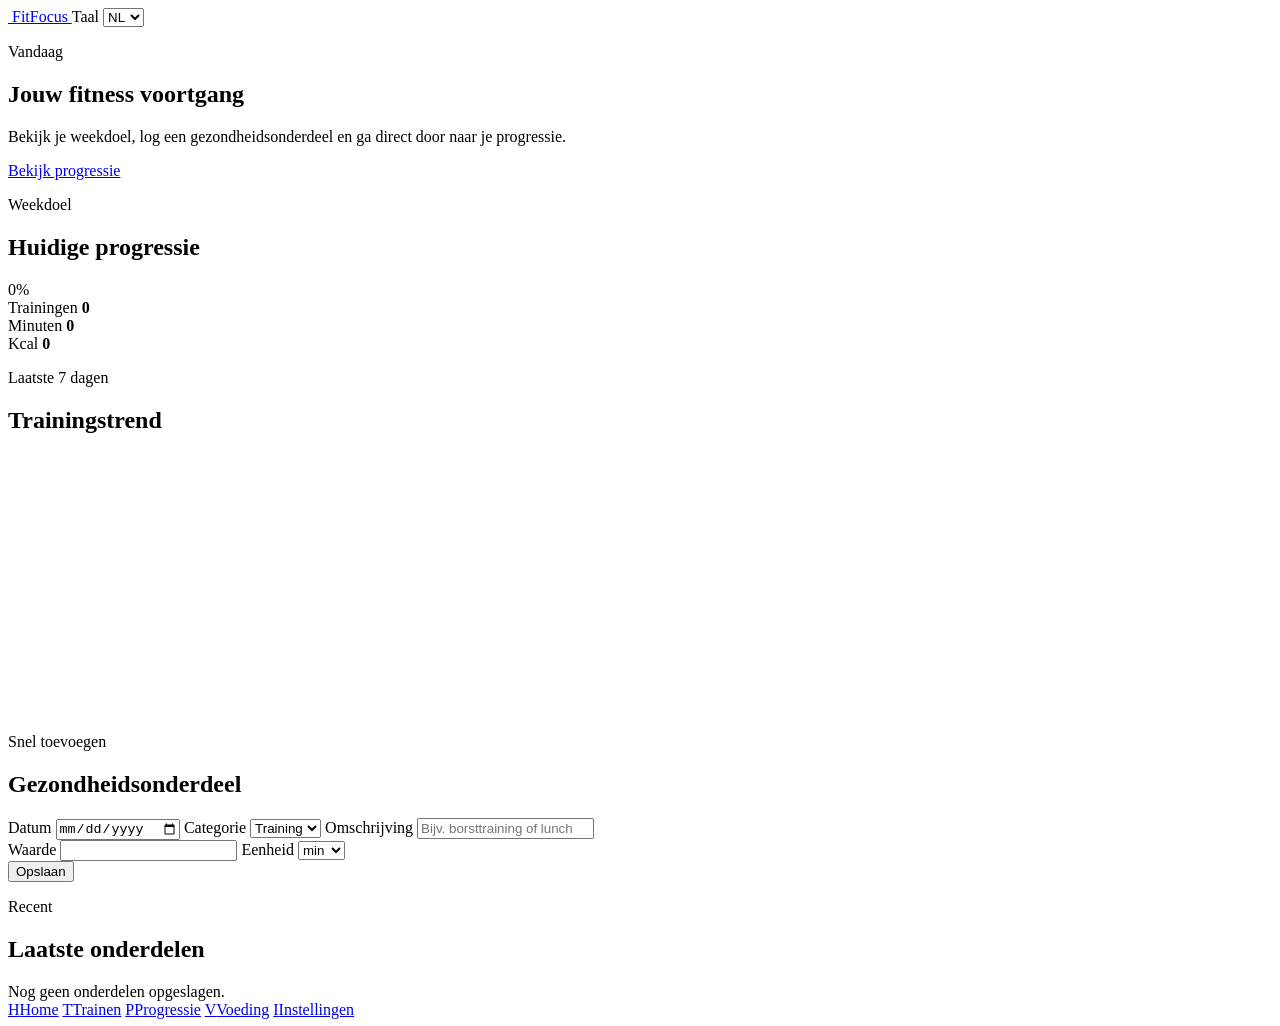
==== commit 565bcb75: "update" ====
--- a/index.html
+++ b/index.html
@@ -1,82 +1,145 @@
-<!DOCTYPE html>
+<!doctype html>
 <html lang="nl">
-<head>
-    <meta charset="UTF-8">
-    <meta name="viewport" content="width=device-width, initial-scale=1.0">
-    <meta http-equiv="cache-control" content="no-cache, no-store, must-revalidate">
-    <meta http-equiv="pragma" content="no-cache">
-    <meta http-equiv="expires" content="0">
-    <title>Fitness App</title>
-    <link rel="stylesheet" href="styles.css?v=2">
-</head>
-<body>
-    <div class="container">
-        <!-- Language Switch -->
-        <div class="language-switch">
-            <button id="langNl" class="lang-btn active">NL</button>
-            <button id="langEn" class="lang-btn">EN</button>
+  <head>
+    <meta charset="utf-8">
+    <meta name="viewport" content="width=device-width, initial-scale=1">
+    <meta name="theme-color" content="#16213a">
+    <title>FitFocus | Home</title>
+    <link rel="manifest" href="./manifest.json">
+    <link rel="icon" href="./assets/icon.svg" type="image/svg+xml">
+    <link rel="stylesheet" href="./styles.css">
+  </head>
+  <body data-page="home">
+    <header class="app-header">
+      <a class="brand" href="./index.html" aria-label="FitFocus home">
+        <img class="brand-mark" src="./assets/icon.svg" alt="">
+        <span>FitFocus</span>
+      </a>
+      <label class="language-field">
+        <span data-i18n="language">Taal</span>
+        <select data-language-select aria-label="Taal kiezen">
+          <option value="nl">NL</option>
+          <option value="en">EN</option>
+        </select>
+      </label>
+    </header>
+
+    <main class="app-shell">
+      <section class="hero-panel" aria-labelledby="home-title">
+        <div>
+          <p class="eyebrow" data-i18n="todayFocus">Vandaag</p>
+          <h1 id="home-title" data-i18n="homeTitle">Jouw fitness voortgang</h1>
+          <p class="muted" data-i18n="homeIntro">Bekijk je weekdoel, log een gezondheidsonderdeel en ga direct door naar je progressie.</p>
         </div>
+        <a class="primary-action" href="./progress.html" data-i18n="viewProgress">Bekijk progressie</a>
+      </section>
 
-        <!-- Header -->
-        <header class="header">
-            <h1 id="appTitle">Fitness Tracker</h1>
-        </header>
+      <section class="dashboard-grid" aria-label="Dashboard">
+        <article class="panel progress-summary">
+          <div class="section-heading">
+            <div>
+              <p class="eyebrow" data-i18n="weekGoal">Weekdoel</p>
+              <h2 data-i18n="currentProgress">Huidige progressie</h2>
+            </div>
+            <output id="homeProgressPercent" class="score-pill">0%</output>
+          </div>
 
-        <!-- Main Content -->
-        <main id="mainContent" class="main-content">
-            <div class="overview-section">
-                <div class="card">
-                    <h2 id="welcomeTitle">Welkom</h2>
-                    <p id="welcomeText">Start je fitness reis vandaag!</p>
-                </div>
+          <div class="progress-rail" aria-hidden="true">
+            <span id="homeProgressBar"></span>
+          </div>
 
-                <div class="card">
-                    <h3 id="goalsTitle">Doelstellingen</h3>
-                    <textarea id="goalInput" placeholder="Schrijf je doelstellingen hier..."></textarea>
-                    <button id="saveGoal" onclick="saveGoal()" class="btn-primary">Opslaan</button>
-                    <div id="goalDisplay" class="goal-display"></div>
-                </div>
+          <div class="metric-grid">
+            <div class="metric-card">
+              <span data-i18n="workouts">Trainingen</span>
+              <strong id="homeWorkoutCount">0</strong>
+            </div>
+            <div class="metric-card">
+              <span data-i18n="minutes">Minuten</span>
+              <strong id="homeMinutes">0</strong>
+            </div>
+            <div class="metric-card">
+              <span data-i18n="kcal">Kcal</span>
+              <strong id="homeKcal">0</strong>
+            </div>
+          </div>
+        </article>
 
-                <div class="card">
-                    <h3 id="progressTitle">Recente Voortgang</h3>
-                    <div id="progressOverview" class="progress-overview">
-                        <p id="noProgress">Geen voortgang opgeslagen</p>
-                    </div>
-                </div>
+        <article class="panel">
+          <div class="section-heading">
+            <div>
+              <p class="eyebrow" data-i18n="lastSevenDays">Laatste 7 dagen</p>
+              <h2 data-i18n="trainingTrend">Trainingstrend</h2>
+            </div>
+          </div>
+          <canvas id="homeTrendChart" width="620" height="260" aria-label="Grafiek met trainingsminuten"></canvas>
+        </article>
+      </section>
 
-                <div class="card">
-                    <button onclick="navigateTo('training')" class="btn-cta" id="startTrainingBtn">Start Training</button>
-                </div>
+      <section class="content-grid">
+        <article class="panel">
+          <div class="section-heading">
+            <div>
+              <p class="eyebrow" data-i18n="quickAdd">Snel toevoegen</p>
+              <h2 data-i18n="healthPart">Gezondheidsonderdeel</h2>
             </div>
-        </main>
+          </div>
+          <form id="quickEntryForm" class="stacked-form">
+            <label>
+              <span data-i18n="date">Datum</span>
+              <input id="quickDate" name="date" type="date" required>
+            </label>
+            <label>
+              <span data-i18n="category">Categorie</span>
+              <select id="quickCategory" name="category" required>
+                <option value="training" data-i18n="training">Training</option>
+                <option value="nutrition" data-i18n="nutrition">Voeding</option>
+                <option value="weight" data-i18n="weight">Gewicht</option>
+                <option value="cardio" data-i18n="cardio">Conditie</option>
+              </select>
+            </label>
+            <label>
+              <span data-i18n="description">Omschrijving</span>
+              <input id="quickDescription" name="description" type="text" maxlength="80" data-i18n-placeholder="descriptionExample" placeholder="Bijv. borsttraining of lunch">
+            </label>
+            <div class="two-column">
+              <label>
+                <span data-i18n="value">Waarde</span>
+                <input id="quickValue" name="value" type="number" min="0" step="0.1" required>
+              </label>
+              <label>
+                <span data-i18n="unit">Eenheid</span>
+                <select id="quickUnit" name="unit" required>
+                  <option value="min">min</option>
+                  <option value="kg">kg</option>
+                  <option value="kcal">kcal</option>
+                  <option value="sets">sets</option>
+                </select>
+              </label>
+            </div>
+            <button class="primary-action full-width" type="submit" data-i18n="saveEntry">Opslaan</button>
+          </form>
+        </article>
 
-        <!-- Footer Navigation -->
-        <footer class="footer">
-            <nav class="nav-footer">
-                <a href="#" onclick="navigateTo('index')" class="nav-item active" id="navHome">
-                    <span class="icon">🏠</span>
-                    <span id="navHomeText">Home</span>
-                </a>
-                <a href="#" onclick="navigateTo('nutrition')" class="nav-item" id="navFood">
-                    <span class="icon">🍽️</span>
-                    <span id="navFoodText">Voeding</span>
-                </a>
-                <a href="#" onclick="navigateTo('workout')" class="nav-item" id="navWorkout">
-                    <span class="icon">💪</span>
-                    <span id="navWorkoutText">Training</span>
-                </a>
-                <a href="#" onclick="navigateTo('progress')" class="nav-item" id="navProgress">
-                    <span class="icon">📊</span>
-                    <span id="navProgressText">Voortgang</span>
-                </a>
-                <a href="#" onclick="navigateTo('settings')" class="nav-item" id="navSettings">
-                    <span class="icon">⚙️</span>
-                    <span id="navSettingsText">Instellingen</span>
-                </a>
-            </nav>
-        </footer>
-    </div>
+        <article class="panel">
+          <div class="section-heading">
+            <div>
+              <p class="eyebrow" data-i18n="recent">Recent</p>
+              <h2 data-i18n="latestItems">Laatste onderdelen</h2>
+            </div>
+          </div>
+          <div id="homeRecentList" class="entry-list empty-state" data-i18n="noEntries">Nog geen onderdelen opgeslagen.</div>
+        </article>
+      </section>
+    </main>
 
-    <script src="app.js?v=2"></script>
-</body>
-</html>+    <footer class="bottom-nav" aria-label="Hoofdnavigatie">
+      <a href="./index.html" data-nav="home"><span class="nav-icon">H</span><span data-i18n="home">Home</span></a>
+      <a href="./training.html" data-nav="training"><span class="nav-icon">T</span><span data-i18n="train">Trainen</span></a>
+      <a href="./progress.html" data-nav="progress"><span class="nav-icon">P</span><span data-i18n="progress">Progressie</span></a>
+      <a href="./voeding.html" data-nav="nutrition"><span class="nav-icon">V</span><span data-i18n="nutrition">Voeding</span></a>
+      <a href="./settings.html" data-nav="settings"><span class="nav-icon">I</span><span data-i18n="settings">Instellingen</span></a>
+    </footer>
+
+    <script src="./app.js" defer></script>
+  </body>
+</html>
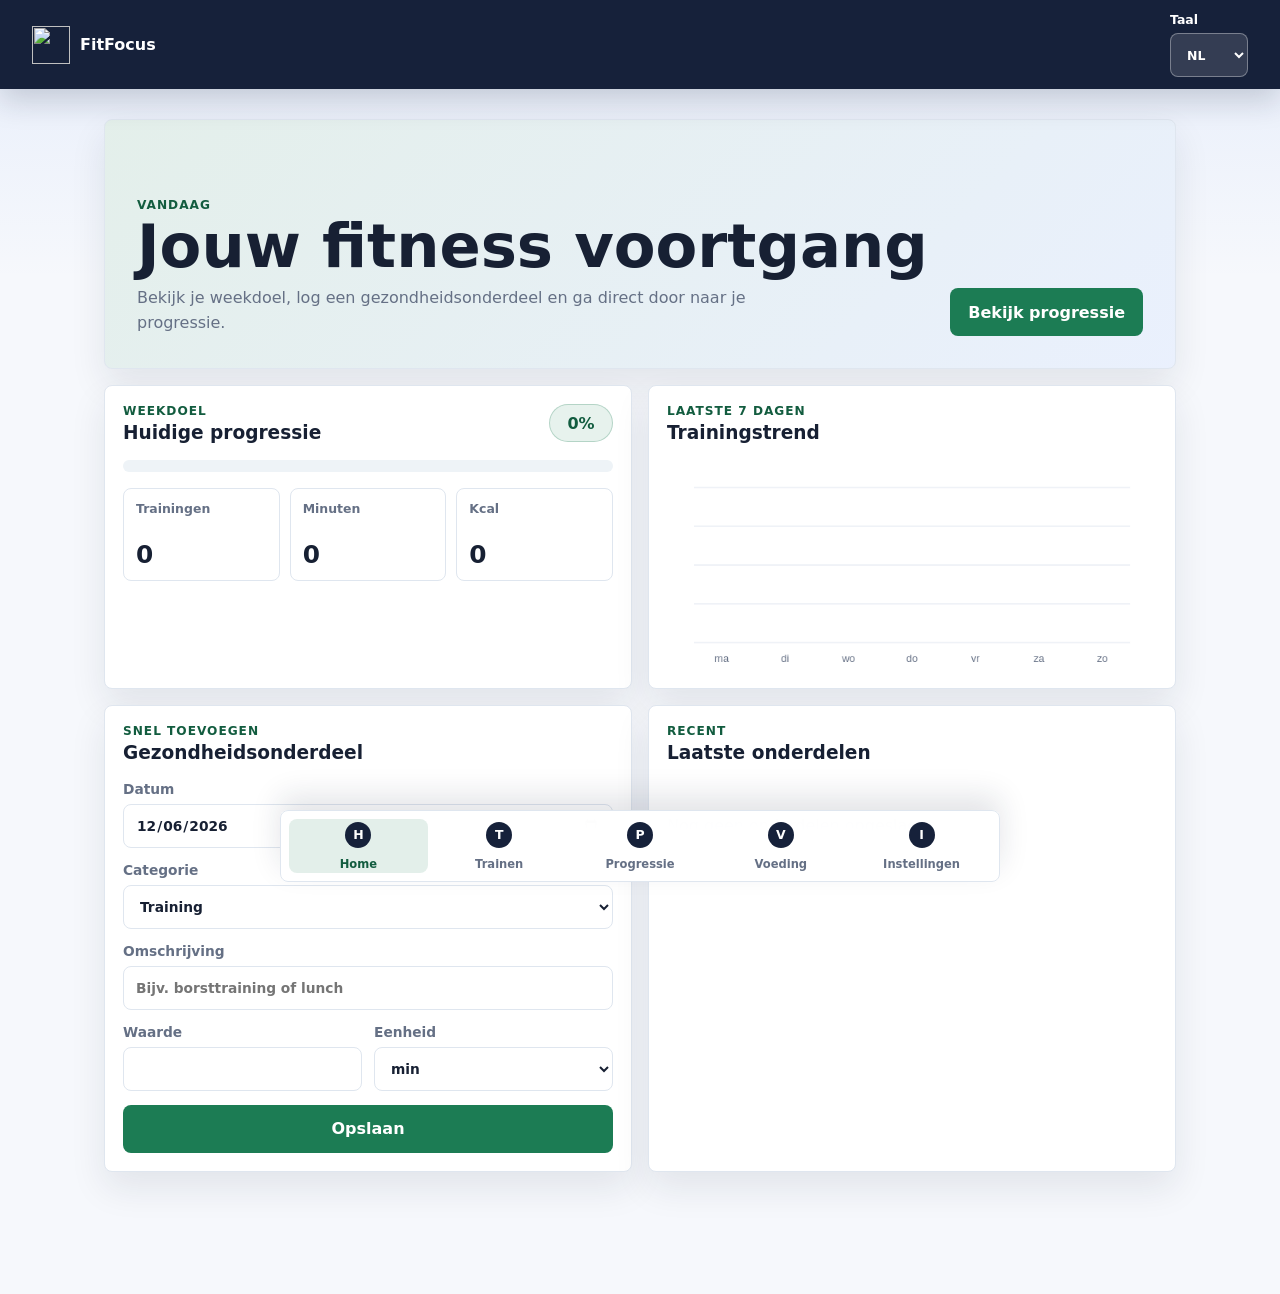
==== commit d6417f5d: "update" ====
--- a/index.html
+++ b/index.html
@@ -7,7 +7,7 @@
     <title>FitFocus | Home</title>
     <link rel="manifest" href="./manifest.json">
     <link rel="icon" href="./assets/icon.svg" type="image/svg+xml">
-    <link rel="stylesheet" href="./styles.css">
+    <link rel="stylesheet" href="./css/styles.css">
   </head>
   <body data-page="home">
     <header class="app-header">
@@ -140,6 +140,6 @@
       <a href="./settings.html" data-nav="settings"><span class="nav-icon">I</span><span data-i18n="settings">Instellingen</span></a>
     </footer>
 
-    <script src="./app.js" defer></script>
+    <script src="./js/app.js" defer></script>
   </body>
 </html>
--- a/css/styles.css
+++ b/css/styles.css
@@ -0,0 +1,685 @@
+:root {
+  color-scheme: light;
+  --background: #f6f8fc;
+  --surface: #ffffff;
+  --surface-strong: #eef3f7;
+  --text: #172033;
+  --muted: #657085;
+  --line: #dfe6ef;
+  --primary: #1c7c54;
+  --primary-dark: #125c3f;
+  --accent: #ff6b4a;
+  --blue: #2f6fed;
+  --yellow: #f2c94c;
+  --danger: #c83232;
+  --shadow: 0 16px 36px rgba(22, 33, 58, 0.09);
+  --radius: 8px;
+  font-family: Inter, ui-sans-serif, system-ui, -apple-system, BlinkMacSystemFont, "Segoe UI", sans-serif;
+}
+
+* {
+  box-sizing: border-box;
+}
+
+html {
+  min-height: 100%;
+  background: var(--background);
+}
+
+body {
+  min-height: 100%;
+  margin: 0;
+  color: var(--text);
+  background:
+    linear-gradient(180deg, rgba(47, 111, 237, 0.08), transparent 280px),
+    var(--background);
+}
+
+button,
+input,
+select {
+  font: inherit;
+}
+
+button,
+a,
+select,
+input {
+  -webkit-tap-highlight-color: transparent;
+}
+
+a {
+  color: inherit;
+  text-decoration: none;
+}
+
+canvas {
+  display: block;
+  width: 100%;
+  max-width: 100%;
+  min-height: 210px;
+}
+
+.app-header {
+  position: sticky;
+  top: 0;
+  z-index: 10;
+  display: flex;
+  align-items: center;
+  justify-content: space-between;
+  gap: 16px;
+  min-height: 68px;
+  padding: 12px 18px;
+  color: #ffffff;
+  background: #16213a;
+  box-shadow: 0 12px 28px rgba(22, 33, 58, 0.18);
+}
+
+.brand {
+  display: inline-flex;
+  align-items: center;
+  gap: 10px;
+  min-width: 0;
+  font-weight: 800;
+  letter-spacing: 0;
+}
+
+.brand-mark {
+  width: 38px;
+  height: 38px;
+  flex: 0 0 auto;
+}
+
+.language-field,
+.wide-label {
+  display: grid;
+  gap: 6px;
+  color: inherit;
+  font-size: 0.78rem;
+  font-weight: 700;
+}
+
+.language-field select,
+.wide-label select,
+input,
+select {
+  min-height: 44px;
+  border: 1px solid var(--line);
+  border-radius: var(--radius);
+  padding: 0 12px;
+  color: var(--text);
+  background: #ffffff;
+}
+
+.language-field select {
+  min-width: 78px;
+  border-color: rgba(255, 255, 255, 0.34);
+  color: #ffffff;
+  background: rgba(255, 255, 255, 0.13);
+}
+
+.language-field option {
+  color: var(--text);
+}
+
+.app-shell {
+  width: min(1120px, 100%);
+  margin: 0 auto;
+  padding: 22px 16px 108px;
+}
+
+.hero-panel,
+.page-title,
+.panel {
+  border: 1px solid var(--line);
+  border-radius: var(--radius);
+  background: var(--surface);
+  box-shadow: var(--shadow);
+}
+
+.hero-panel {
+  display: grid;
+  gap: 20px;
+  padding: 24px;
+  background:
+    linear-gradient(135deg, rgba(28, 124, 84, 0.12), rgba(47, 111, 237, 0.1)),
+    #ffffff;
+}
+
+.hero-panel h1,
+.page-title h1 {
+  margin: 4px 0 8px;
+  font-size: clamp(2rem, 6vw, 3.8rem);
+  line-height: 1;
+  letter-spacing: 0;
+}
+
+.page-title {
+  padding: 22px;
+  margin-bottom: 18px;
+}
+
+.page-title h1 {
+  font-size: clamp(1.9rem, 5vw, 3rem);
+}
+
+.eyebrow {
+  margin: 0;
+  color: var(--primary-dark);
+  font-size: 0.76rem;
+  font-weight: 800;
+  letter-spacing: 0.08em;
+  text-transform: uppercase;
+}
+
+.muted {
+  margin: 0;
+  max-width: 66ch;
+  color: var(--muted);
+  line-height: 1.6;
+}
+
+.dashboard-grid,
+.content-grid,
+.training-layout,
+.nutrition-layout,
+.settings-grid {
+  display: grid;
+  gap: 16px;
+  margin-top: 16px;
+}
+
+.panel {
+  padding: 18px;
+}
+
+.section-heading {
+  display: flex;
+  align-items: start;
+  justify-content: space-between;
+  gap: 14px;
+  margin-bottom: 16px;
+}
+
+.section-heading h2 {
+  margin: 4px 0 0;
+  font-size: 1.16rem;
+  line-height: 1.2;
+  letter-spacing: 0;
+}
+
+.score-pill {
+  display: inline-grid;
+  place-items: center;
+  min-width: 64px;
+  min-height: 38px;
+  border: 1px solid rgba(28, 124, 84, 0.25);
+  border-radius: 999px;
+  padding: 0 12px;
+  color: var(--primary-dark);
+  background: rgba(28, 124, 84, 0.1);
+  font-weight: 800;
+}
+
+.progress-rail {
+  height: 12px;
+  overflow: hidden;
+  border-radius: 999px;
+  background: var(--surface-strong);
+}
+
+.progress-rail span {
+  display: block;
+  width: 0;
+  height: 100%;
+  border-radius: inherit;
+  background: linear-gradient(90deg, var(--primary), var(--blue));
+  transition: width 260ms ease;
+}
+
+.metric-grid {
+  display: grid;
+  grid-template-columns: repeat(3, minmax(0, 1fr));
+  gap: 10px;
+  margin-top: 16px;
+}
+
+.metric-grid.wide {
+  grid-template-columns: repeat(2, minmax(0, 1fr));
+  margin-top: 0;
+}
+
+.metric-card {
+  min-height: 86px;
+  border: 1px solid var(--line);
+  border-radius: var(--radius);
+  padding: 12px;
+  background: #ffffff;
+}
+
+.metric-card span {
+  display: block;
+  min-height: 34px;
+  color: var(--muted);
+  font-size: 0.78rem;
+  font-weight: 700;
+}
+
+.metric-card strong {
+  display: block;
+  margin-top: 8px;
+  font-size: 1.55rem;
+  line-height: 1;
+}
+
+.stacked-form {
+  display: grid;
+  gap: 14px;
+}
+
+.stacked-form label,
+.wide-label {
+  display: grid;
+  gap: 7px;
+  color: var(--muted);
+  font-size: 0.86rem;
+  font-weight: 700;
+}
+
+.two-column,
+.three-column {
+  display: grid;
+  gap: 12px;
+}
+
+.two-column {
+  grid-template-columns: repeat(2, minmax(0, 1fr));
+}
+
+.three-column {
+  grid-template-columns: repeat(3, minmax(0, 1fr));
+}
+
+.primary-action,
+.secondary-action,
+.danger-action {
+  display: inline-flex;
+  align-items: center;
+  justify-content: center;
+  min-height: 48px;
+  border: 0;
+  border-radius: var(--radius);
+  padding: 0 18px;
+  cursor: pointer;
+  font-weight: 800;
+  letter-spacing: 0;
+}
+
+.primary-action {
+  color: #ffffff;
+  background: var(--primary);
+}
+
+.primary-action:hover {
+  background: var(--primary-dark);
+}
+
+.secondary-action {
+  color: var(--text);
+  background: var(--surface-strong);
+}
+
+.danger-action {
+  color: #ffffff;
+  background: var(--danger);
+}
+
+.full-width {
+  width: 100%;
+}
+
+.button-row {
+  display: grid;
+  gap: 10px;
+}
+
+.entry-list {
+  display: grid;
+  gap: 10px;
+}
+
+.empty-state {
+  min-height: 90px;
+  align-content: center;
+  color: var(--muted);
+}
+
+.entry-item {
+  display: grid;
+  grid-template-columns: 1fr auto;
+  gap: 12px;
+  align-items: center;
+  border: 1px solid var(--line);
+  border-radius: var(--radius);
+  padding: 12px;
+  background: #ffffff;
+}
+
+.entry-item h3 {
+  margin: 0 0 5px;
+  font-size: 0.98rem;
+  letter-spacing: 0;
+}
+
+.entry-item p {
+  margin: 0;
+  color: var(--muted);
+  font-size: 0.86rem;
+}
+
+.delete-entry {
+  width: 42px;
+  height: 42px;
+  border: 1px solid rgba(200, 50, 50, 0.24);
+  border-radius: var(--radius);
+  color: var(--danger);
+  background: rgba(200, 50, 50, 0.08);
+  cursor: pointer;
+  font-weight: 900;
+}
+
+.period-tabs {
+  display: grid;
+  grid-template-columns: repeat(3, minmax(0, 1fr));
+  gap: 8px;
+  margin-bottom: 16px;
+  padding: 6px;
+  border: 1px solid var(--line);
+  border-radius: var(--radius);
+  background: #ffffff;
+  box-shadow: var(--shadow);
+}
+
+.period-tabs button {
+  min-height: 44px;
+  border: 0;
+  border-radius: 6px;
+  color: var(--muted);
+  background: transparent;
+  cursor: pointer;
+  font-weight: 800;
+}
+
+.period-tabs button.is-active {
+  color: #ffffff;
+  background: var(--blue);
+}
+
+.muscle-grid {
+  display: grid;
+  grid-template-columns: repeat(2, minmax(0, 1fr));
+  gap: 10px;
+}
+
+.muscle-card {
+  display: grid;
+  gap: 8px;
+  min-height: 118px;
+  border: 1px solid var(--line);
+  border-radius: var(--radius);
+  padding: 14px;
+  color: var(--text);
+  background: #ffffff;
+  cursor: pointer;
+  text-align: left;
+}
+
+.muscle-card.is-active {
+  border-color: rgba(28, 124, 84, 0.48);
+  background: rgba(28, 124, 84, 0.09);
+}
+
+.muscle-card strong {
+  font-size: 1rem;
+}
+
+.muscle-card span {
+  color: var(--muted);
+  font-size: 0.82rem;
+  line-height: 1.35;
+}
+
+.exercise-list {
+  display: grid;
+  gap: 9px;
+  margin: 0 0 16px;
+  padding: 0;
+  list-style: none;
+}
+
+.exercise-list li {
+  display: grid;
+  grid-template-columns: auto 1fr;
+  gap: 10px;
+  align-items: center;
+  border: 1px solid var(--line);
+  border-radius: var(--radius);
+  padding: 11px;
+  background: var(--surface-strong);
+}
+
+.exercise-list li::before {
+  content: "";
+  width: 10px;
+  height: 10px;
+  border-radius: 50%;
+  background: var(--accent);
+}
+
+.macro-result {
+  display: flex;
+  align-items: center;
+  justify-content: space-between;
+  gap: 12px;
+  border: 1px solid rgba(47, 111, 237, 0.22);
+  border-radius: var(--radius);
+  padding: 12px;
+  background: rgba(47, 111, 237, 0.08);
+}
+
+.macro-result span {
+  color: var(--muted);
+  font-weight: 700;
+}
+
+.macro-bars {
+  display: grid;
+  gap: 12px;
+}
+
+.macro-bar {
+  display: grid;
+  grid-template-columns: minmax(96px, 1fr) auto;
+  gap: 8px 12px;
+  align-items: center;
+}
+
+.macro-bar > span {
+  color: var(--muted);
+  font-weight: 800;
+}
+
+.macro-bar > div {
+  grid-column: 1 / -1;
+  height: 10px;
+  overflow: hidden;
+  border-radius: 999px;
+  background: var(--surface-strong);
+}
+
+.macro-bar > div span {
+  display: block;
+  width: 0;
+  height: 100%;
+  border-radius: inherit;
+  background: var(--primary);
+  transition: width 220ms ease;
+}
+
+.macro-bar[data-macro="protein"] > div span {
+  background: var(--blue);
+}
+
+.macro-bar[data-macro="fat"] > div span {
+  background: var(--accent);
+}
+
+.macro-bar[data-macro="kcal"] > div span {
+  background: var(--yellow);
+}
+
+.status-list {
+  display: grid;
+  gap: 10px;
+  margin-bottom: 16px;
+}
+
+.status-list p {
+  display: flex;
+  justify-content: space-between;
+  gap: 12px;
+  margin: 0;
+  border-bottom: 1px solid var(--line);
+  padding-bottom: 10px;
+}
+
+.status-list span {
+  color: var(--muted);
+}
+
+.danger-panel {
+  border-color: rgba(200, 50, 50, 0.22);
+}
+
+.bottom-nav {
+  position: fixed;
+  right: 0;
+  bottom: 0;
+  left: 0;
+  z-index: 15;
+  display: grid;
+  grid-template-columns: repeat(5, minmax(0, 1fr));
+  gap: 2px;
+  border-top: 1px solid var(--line);
+  padding: 8px 8px calc(8px + env(safe-area-inset-bottom));
+  background: rgba(255, 255, 255, 0.96);
+  box-shadow: 0 -14px 30px rgba(22, 33, 58, 0.12);
+  backdrop-filter: blur(12px);
+}
+
+.bottom-nav a {
+  display: grid;
+  place-items: center;
+  gap: 4px;
+  min-height: 54px;
+  border-radius: var(--radius);
+  color: var(--muted);
+  font-size: 0.72rem;
+  font-weight: 800;
+}
+
+.bottom-nav a.is-active {
+  color: var(--primary-dark);
+  background: rgba(28, 124, 84, 0.12);
+}
+
+.nav-icon {
+  display: grid;
+  place-items: center;
+  width: 26px;
+  height: 26px;
+  border-radius: 999px;
+  color: #ffffff;
+  background: #16213a;
+  font-size: 0.78rem;
+  font-weight: 900;
+}
+
+@media (min-width: 720px) {
+  .app-header {
+    padding-inline: 32px;
+  }
+
+  .app-shell {
+    padding: 30px 24px 122px;
+  }
+
+  .hero-panel {
+    grid-template-columns: minmax(0, 1fr) auto;
+    align-items: end;
+    min-height: 250px;
+    padding: 32px;
+  }
+
+  .dashboard-grid,
+  .content-grid,
+  .training-layout,
+  .nutrition-layout,
+  .settings-grid {
+    grid-template-columns: repeat(2, minmax(0, 1fr));
+  }
+
+  .metric-grid.wide {
+    grid-template-columns: repeat(4, minmax(0, 1fr));
+  }
+
+  .button-row {
+    grid-template-columns: repeat(2, minmax(0, 1fr));
+  }
+
+  .bottom-nav {
+    right: 24px;
+    bottom: 18px;
+    left: 24px;
+    width: min(720px, calc(100% - 48px));
+    margin: 0 auto;
+    border: 1px solid var(--line);
+    border-radius: var(--radius);
+    padding: 8px;
+  }
+}
+
+@media (min-width: 1024px) {
+  .training-layout {
+    grid-template-columns: minmax(320px, 0.85fr) minmax(0, 1.15fr);
+  }
+
+  .nutrition-layout {
+    grid-template-columns: repeat(2, minmax(0, 1fr));
+  }
+
+  .settings-grid {
+    grid-template-columns: repeat(4, minmax(0, 1fr));
+  }
+}
+
+@media (max-width: 380px) {
+  .app-header {
+    padding-inline: 12px;
+  }
+
+  .brand span {
+    font-size: 0.92rem;
+  }
+
+  .three-column,
+  .two-column,
+  .metric-grid,
+  .metric-grid.wide {
+    grid-template-columns: 1fr;
+  }
+
+  .bottom-nav a {
+    font-size: 0.66rem;
+  }
+}
